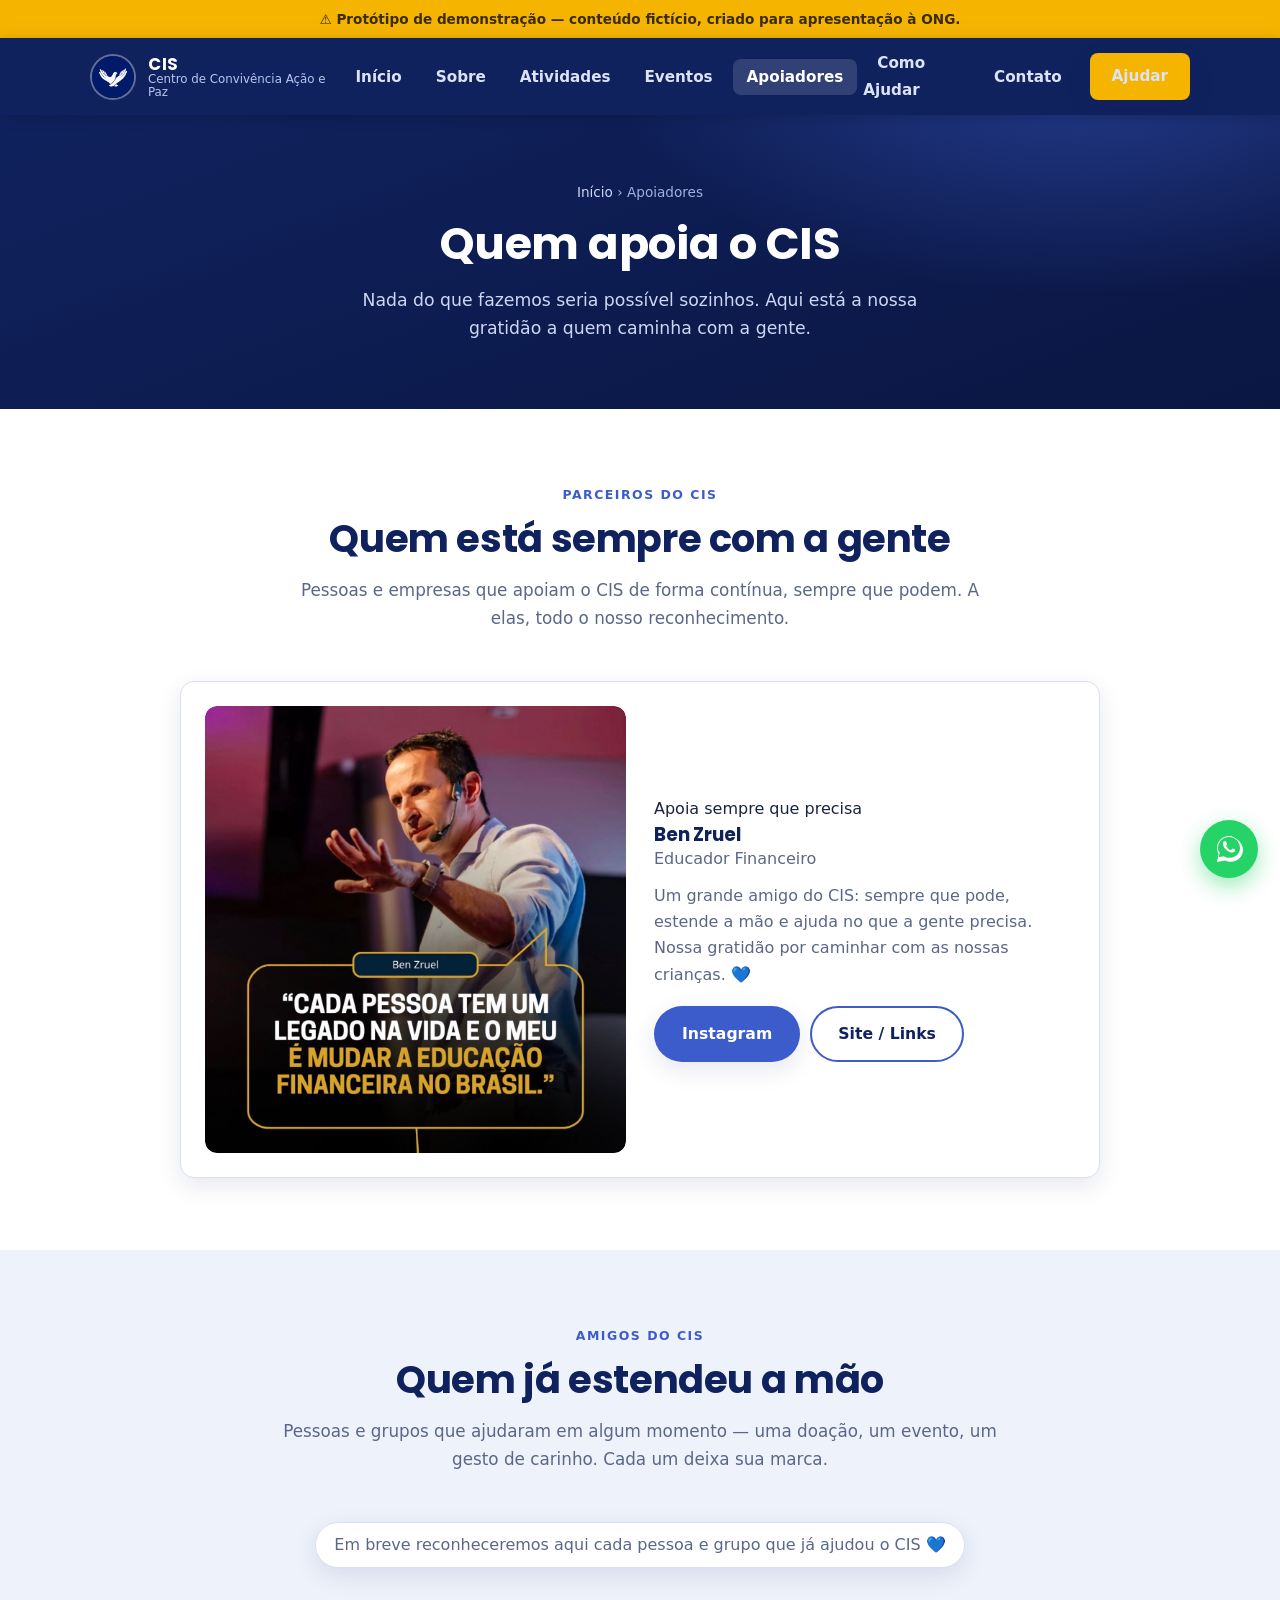
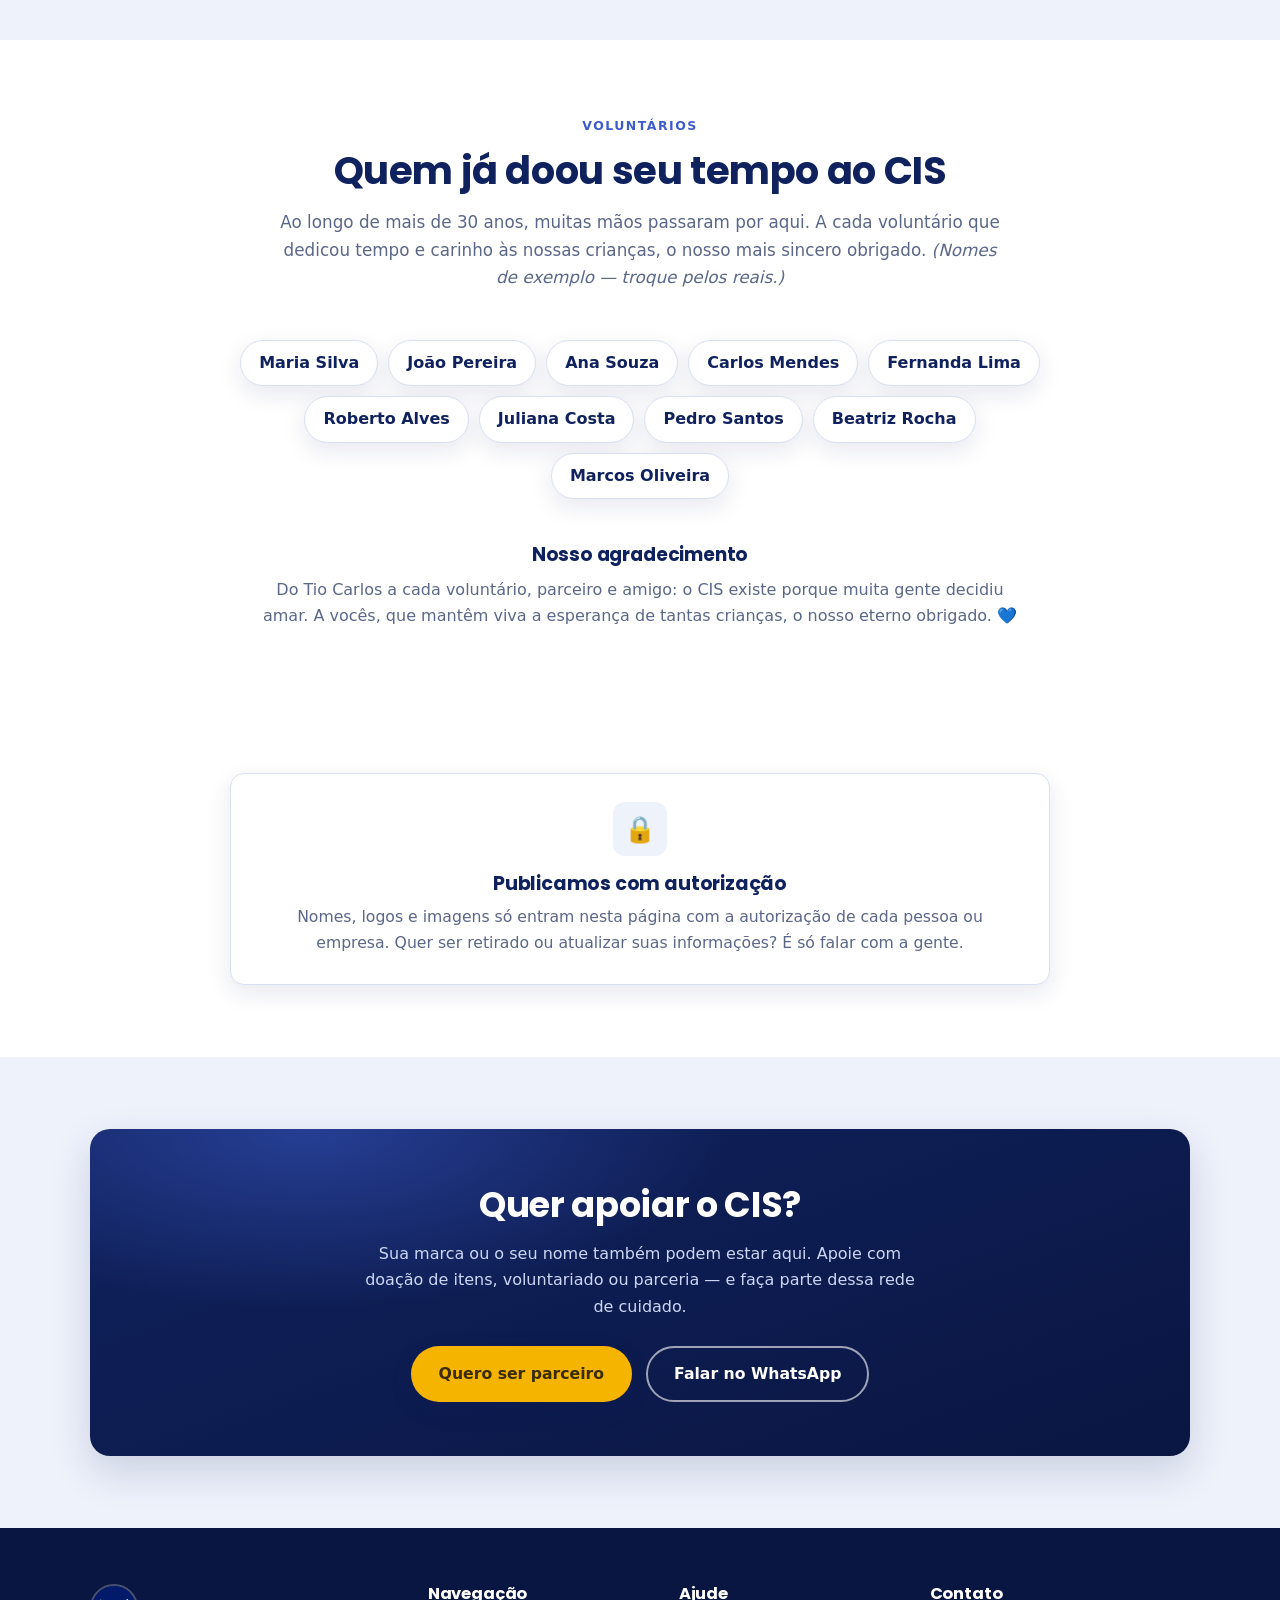
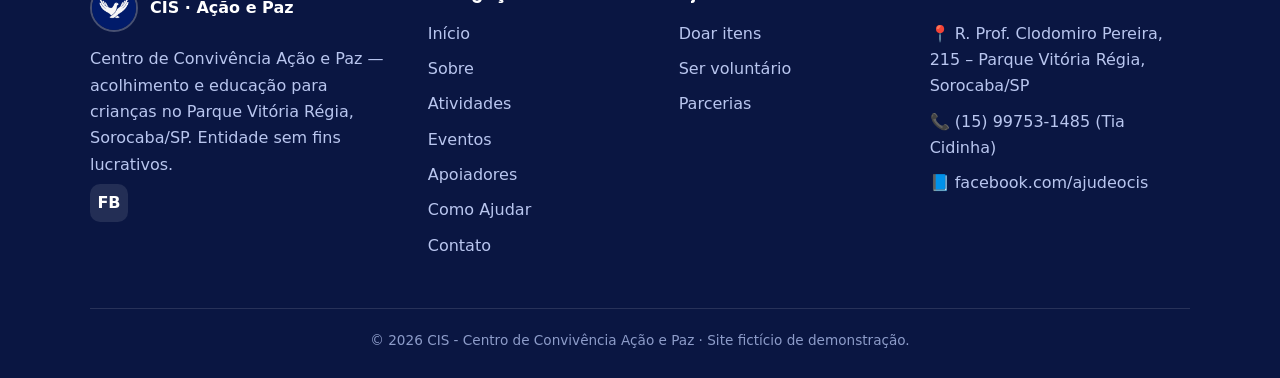
==== apoiadores.html @ 0ff36f20 "alteração de estruturas , index, nomes do site" ====
<!DOCTYPE html>
<html lang="pt-BR">
<head>
  <meta charset="UTF-8" />
  <meta name="viewport" content="width=device-width, initial-scale=1.0" />
  <title>Apoiadores · CIS - Centro de Convivência Ação e Paz</title>
  <meta name="description" content="Parceiros e amigos que ajudam o CIS. Conheça quem apoia o nosso trabalho com crianças. (Site fictício.)" />
  <link rel="icon" type="image/png" href="imagens/logo.png" />
  <meta property="og:type" content="website" />
  <meta property="og:locale" content="pt_BR" />
  <meta property="og:site_name" content="CIS - Centro de Convivência Ação e Paz" />
  <meta property="og:title" content="Apoiadores do CIS" />
  <meta property="og:description" content="Parceiros, amigos e voluntários que ajudam o Centro de Convivência Ação e Paz." />
  <meta property="og:url" content="https://luanrennanb15.github.io/Ong-Centro-de-convivencia-acao-e-paz/apoiadores.html" />
  <meta property="og:image" content="https://luanrennanb15.github.io/Ong-Centro-de-convivencia-acao-e-paz/imagens/logo.png" />
  <meta property="og:image:alt" content="Logo do CIS — pomba formada por duas mãos" />
  <meta name="twitter:card" content="summary_large_image" />
  <meta name="twitter:title" content="Apoiadores do CIS" />
  <meta name="twitter:description" content="Quem caminha junto com o CIS." />
  <meta name="twitter:image" content="https://luanrennanb15.github.io/Ong-Centro-de-convivencia-acao-e-paz/imagens/logo.png" />
  <link rel="stylesheet" href="css/estilo.css" />
</head>
<body>

  <div class="aviso-proto">⚠️ Protótipo de demonstração — conteúdo fictício, criado para apresentação à ONG.</div>

  <header class="site-header">
    <nav class="nav">
      <a href="index.html" class="brand">
        <img src="imagens/logo.png" alt="Logo CIS - pomba formada por duas mãos" />
        <span class="brand-text"><strong>CIS</strong><span>Centro de Convivência Ação e Paz</span></span>
      </a>
      <button class="nav-toggle" aria-label="Abrir menu"><span></span><span></span><span></span></button>
      <ul class="nav-links">
        <li><a href="index.html">Início</a></li>
        <li><a href="sobre.html">Sobre</a></li>
        <li><a href="atividades.html">Atividades</a></li>
        <li><a href="eventos.html">Eventos</a></li>
        <li><a href="apoiadores.html" class="active">Apoiadores</a></li>
        <li><a href="como-ajudar.html">Como Ajudar</a></li>
        <li><a href="contato.html">Contato</a></li>
        <li><a href="como-ajudar.html" class="btn btn-gold">Ajudar</a></li>
      </ul>
    </nav>
  </header>

  <section class="page-hero">
    <div class="container">
      <div class="breadcrumb"><a href="index.html">Início</a> › Apoiadores</div>
      <h1>Quem apoia o CIS</h1>
      <p>Nada do que fazemos seria possível sozinhos. Aqui está a nossa gratidão a quem caminha com a gente.</p>
    </div>
  </section>

  <!-- PARCEIROS DO CIS (fixos) -->
  <section>
    <div class="container">
      <div class="section-head">
        <span class="eyebrow">Parceiros do CIS</span>
        <h2>Quem está sempre com a gente</h2>
        <p>Pessoas e empresas que apoiam o CIS de forma contínua, sempre que podem. A elas, todo o nosso reconhecimento.</p>
      </div>
      <div class="split" style="background:#fff;border:1px solid var(--border);border-radius:var(--radius);box-shadow:var(--shadow);padding:24px;gap:28px;align-items:center;max-width:920px;margin:0 auto;">
        <div style="border-radius:12px;overflow:hidden;">
          <img src="imagens/benzruel.jpg" alt="Ben Zruel - Educador Financeiro" style="width:100%;display:block;border-radius:12px;" />
        </div>
        <div>
          <span class="since">Apoia sempre que precisa</span>
          <h3>Ben Zruel</h3>
          <p style="color:var(--muted);margin-bottom:10px;">Educador Financeiro</p>
          <p>Um grande amigo do CIS: sempre que pode, estende a mão e ajuda no que a gente precisa. Nossa gratidão por caminhar com as nossas crianças. 💙</p>
          <div style="display:flex;gap:10px;flex-wrap:wrap;margin-top:18px;">
            <a href="https://www.instagram.com/benzruel" target="_blank" rel="noopener" class="btn btn-primary">Instagram</a>
            <a href="https://linktr.ee/benzruelbio" target="_blank" rel="noopener" class="btn btn-outline-navy">Site / Links</a>
          </div>
        </div>
      </div>
    </div>
  </section>

  <!-- AMIGOS DO CIS (ocasionais) -->
  <section class="section-tint">
    <div class="container">
      <div class="section-head">
        <span class="eyebrow">Amigos do CIS</span>
        <h2>Quem já estendeu a mão</h2>
        <p>Pessoas e grupos que ajudaram em algum momento — uma doação, um evento, um gesto de carinho. Cada um deixa sua marca.</p>
      </div>
      <div class="friends">
        <div class="friend-chip" style="font-weight:400;color:var(--muted);">Em breve reconheceremos aqui cada pessoa e grupo que já ajudou o CIS 💙</div>
      </div>
    </div>
  </section>

  <!-- VOLUNTÁRIOS E AGRADECIMENTO -->
  <section>
    <div class="container">
      <div class="section-head">
        <span class="eyebrow">Voluntários</span>
        <h2>Quem já doou seu tempo ao CIS</h2>
        <p>Ao longo de mais de 30 anos, muitas mãos passaram por aqui. A cada voluntário que dedicou tempo e carinho às nossas crianças, o nosso mais sincero obrigado. <em>(Nomes de exemplo — troque pelos reais.)</em></p>
      </div>
      <div class="friends">
        <div class="friend-chip">Maria Silva</div>
        <div class="friend-chip">João Pereira</div>
        <div class="friend-chip">Ana Souza</div>
        <div class="friend-chip">Carlos Mendes</div>
        <div class="friend-chip">Fernanda Lima</div>
        <div class="friend-chip">Roberto Alves</div>
        <div class="friend-chip">Juliana Costa</div>
        <div class="friend-chip">Pedro Santos</div>
        <div class="friend-chip">Beatriz Rocha</div>
        <div class="friend-chip">Marcos Oliveira</div>
      </div>
      <div style="max-width:760px;margin:44px auto 0;text-align:center;">
        <h3 style="margin-bottom:10px;">Nosso agradecimento</h3>
        <p style="color:var(--muted);">Do Tio Carlos a cada voluntário, parceiro e amigo: o CIS existe porque muita gente decidiu amar. A vocês, que mantêm viva a esperança de tantas crianças, o nosso eterno obrigado. 💙</p>
      </div>
    </div>
  </section>

  <!-- NOTA DE AUTORIZAÇÃO -->
  <section>
    <div class="container">
      <div class="card" style="max-width:820px;margin:0 auto;text-align:center;">
        <div class="ico" style="margin:0 auto 16px;">🔒</div>
        <h3>Publicamos com autorização</h3>
        <p style="color:var(--muted);">Nomes, logos e imagens só entram nesta página com a autorização de cada pessoa ou empresa. Quer ser retirado ou atualizar suas informações? É só falar com a gente.</p>
      </div>
    </div>
  </section>

  <!-- CTA -->
  <section class="section-tint">
    <div class="container">
      <div class="cta-band">
        <h2>Quer apoiar o CIS?</h2>
        <p>Sua marca ou o seu nome também podem estar aqui. Apoie com doação de itens, voluntariado ou parceria — e faça parte dessa rede de cuidado.</p>
        <div class="hero-cta">
          <a href="https://wa.me/5515997531485?text=Ol%C3%A1!%20Entrei%20no%20site%20do%20CIS%20e%20gostaria%20de%20me%20tornar%20apoiador%2Fparceiro." target="_blank" rel="noopener" class="btn btn-gold">Quero ser parceiro</a>
          <a href="https://wa.me/5515997531485?text=Ol%C3%A1!%20Entrei%20no%20site%20do%20CIS%20e%20gostaria%20de%20conversar." target="_blank" rel="noopener" class="btn btn-outline">Falar no WhatsApp</a>
        </div>
      </div>
    </div>
  </section>

  <footer class="site-footer">
    <div class="container">
      <div class="footer-grid">
        <div>
          <div class="footer-brand"><img src="imagens/logo.png" alt="Logo CIS" /><strong>CIS · Ação e Paz</strong></div>
          <p>Centro de Convivência Ação e Paz — acolhimento e educação para crianças no Parque Vitória Régia, Sorocaba/SP. Entidade sem fins lucrativos.</p>
          <div class="socials"><a href="https://www.facebook.com/ajudeocis/" target="_blank" rel="noopener" title="Facebook do CIS">FB</a></div>
        </div>
        <div><h4>Navegação</h4><ul><li><a href="index.html">Início</a></li><li><a href="sobre.html">Sobre</a></li><li><a href="atividades.html">Atividades</a></li><li><a href="eventos.html">Eventos</a></li><li><a href="apoiadores.html">Apoiadores</a></li><li><a href="como-ajudar.html">Como Ajudar</a></li><li><a href="contato.html">Contato</a></li></ul></div>
        <div><h4>Ajude</h4><ul><li><a href="como-ajudar.html#itens">Doar itens</a></li><li><a href="como-ajudar.html#voluntariado">Ser voluntário</a></li><li><a href="como-ajudar.html#parcerias">Parcerias</a></li></ul></div>
        <div><h4>Contato</h4><ul><li>📍 R. Prof. Clodomiro Pereira, 215 – Parque Vitória Régia, Sorocaba/SP</li><li>📞 <a href="https://wa.me/5515997531485" target="_blank" rel="noopener">(15) 99753-1485</a> (Tia Cidinha)</li><li>📘 <a href="https://www.facebook.com/ajudeocis/" target="_blank" rel="noopener">facebook.com/ajudeocis</a></li></ul></div>
      </div>
      <div class="footer-bottom">© <span id="ano">2026</span> CIS - Centro de Convivência Ação e Paz · Site fictício de demonstração.</div>
    </div>
  </footer>

  <a class="whatsapp-float" href="https://wa.me/5515997531485?text=Ol%C3%A1!%20Vim%20pelo%20site%20do%20CIS%20e%20gostaria%20de%20ajudar." target="_blank" rel="noopener" title="Fale com o CIS no WhatsApp (Tia Cidinha)">
    <svg viewBox="0 0 32 32"><path d="M16 3C9.4 3 4 8.4 4 15c0 2.1.6 4.1 1.6 5.9L4 29l8.3-1.6c1.7.9 3.6 1.4 5.7 1.4 6.6 0 12-5.4 12-12S22.6 3 16 3zm0 21.8c-1.8 0-3.5-.5-5-1.3l-.4-.2-4.9 1 1-4.8-.3-.4C5.5 18.4 5 16.7 5 15 5 8.9 9.9 4 16 4s11 4.9 11 11-4.9 9.8-11 9.8zm6-8.2c-.3-.2-1.9-1-2.2-1.1-.3-.1-.5-.2-.7.2-.2.3-.8 1-.9 1.2-.2.2-.3.2-.6.1-.3-.2-1.4-.5-2.6-1.6-1-.9-1.6-1.9-1.8-2.3-.2-.3 0-.5.1-.6.1-.1.3-.3.4-.5.1-.2.2-.3.3-.5.1-.2 0-.4 0-.5-.1-.2-.7-1.7-1-2.3-.2-.6-.5-.5-.7-.5h-.6c-.2 0-.5.1-.8.4-.3.3-1 1-1 2.5s1.1 2.9 1.2 3.1c.2.2 2.1 3.3 5.1 4.6.7.3 1.3.5 1.7.6.7.2 1.4.2 1.9.1.6-.1 1.9-.8 2.1-1.5.3-.7.3-1.4.2-1.5-.1-.2-.3-.2-.6-.4z"/></svg>
  </a>

  <script src="js/script.js"></script>
</body>
</html>
---- css/estilo.css ----
@import url('https://fonts.googleapis.com/css2?family=Poppins:wght@500;600;700;800&display=swap');

/* =========================================================
   CIS - Centro de Convivência Ação e Paz
   Folha de estilo compartilhada (protótipo fictício)
   Paleta: azul-marinho + branco
   ========================================================= */

:root {
  --navy:        #10225e;   /* azul-marinho principal (fundo da logo) */
  --navy-dark:   #0a1642;   /* azul mais escuro (rodapé, hover) */
  --navy-soft:   #1c3488;   /* azul médio */
  --accent:      #3d5ccc;   /* azul de destaque (botões/links) */
  --accent-2:    #f4b400;   /* dourado suave para chamadas de doação */
  --tint:        #eef2fb;   /* fundo claro azulado */
  --tint-2:      #dde5f7;
  --text:        #1a2340;   /* texto principal */
  --muted:       #5b6788;   /* texto secundário */
  --white:       #ffffff;
  --border:      #d8e0f2;
  --shadow:      0 8px 24px rgba(16, 34, 94, .10);
  --shadow-lg:   0 16px 40px rgba(16, 34, 94, .16);
  --radius:      14px;
  --maxw:        1140px;
  --whatsapp:    #25d366;
  --font-head:   "Poppins", "Segoe UI", system-ui, sans-serif;
}

/* ---------- Reset básico ---------- */
* { margin: 0; padding: 0; box-sizing: border-box; }

html { scroll-behavior: smooth; }

body {
  font-family: "Segoe UI", system-ui, -apple-system, Roboto, Arial, sans-serif;
  color: var(--text);
  background: var(--white);
  line-height: 1.65;
  -webkit-font-smoothing: antialiased;
  overflow-x: clip;            /* impede rolagem/corte horizontal sem quebrar o cabeçalho fixo */
  overflow-wrap: break-word;   /* quebra palavras muito longas (e-mails, links) no lugar de estourar */
}

img { max-width: 100%; display: block; }

a { color: var(--accent); text-decoration: none; }
a:hover { text-decoration: underline; }

h1, h2, h3, h4 { line-height: 1.25; color: var(--navy); font-weight: 700; font-family: var(--font-head); letter-spacing: -.01em; }

.container {
  width: 100%;
  max-width: var(--maxw);
  margin: 0 auto;
  padding: 0 20px;
}

section { padding: 72px 0; }

.section-tint { background: var(--tint); }

.section-head { text-align: center; max-width: 720px; margin: 0 auto 48px; }
.section-head .eyebrow {
  display: inline-block;
  color: var(--accent);
  font-weight: 700;
  letter-spacing: .12em;
  text-transform: uppercase;
  font-size: .78rem;
  margin-bottom: 10px;
}
.section-head h2 { font-size: clamp(1.7rem, 3.4vw, 2.4rem); }
.section-head p { color: var(--muted); margin-top: 14px; font-size: 1.05rem; }

/* ---------- Aviso de protótipo ---------- */
.aviso-proto {
  background: var(--accent-2);
  color: #3a2c00;
  text-align: center;
  font-size: .85rem;
  font-weight: 600;
  padding: 8px 16px;
}

/* ---------- Botões ---------- */
.btn {
  display: inline-block;
  padding: 13px 26px;
  border-radius: 999px;
  font-weight: 700;
  font-size: .98rem;
  cursor: pointer;
  border: 2px solid transparent;
  transition: transform .15s ease, box-shadow .15s ease, background .2s ease;
  text-align: center;
}
.btn:hover { text-decoration: none; transform: translateY(-2px); }
.btn-primary { background: var(--accent); color: #fff; box-shadow: var(--shadow); }
.btn-primary:hover { background: var(--navy-soft); }
.btn-gold { background: var(--accent-2); color: #3a2c00; box-shadow: var(--shadow); }
.btn-gold:hover { background: #e0a600; }
.btn-outline { background: transparent; color: #fff; border-color: rgba(255,255,255,.6); }
.btn-outline:hover { background: rgba(255,255,255,.12); }
.btn-outline-navy { background: transparent; color: var(--navy); border-color: var(--accent); }
.btn-outline-navy:hover { background: var(--accent); color: #fff; }

/* ---------- Cabeçalho / Navegação ---------- */
.site-header {
  position: sticky;
  top: 0;
  z-index: 100;
  background: var(--navy);
  box-shadow: 0 2px 12px rgba(0,0,0,.18);
}
.nav {
  display: flex;
  align-items: center;
  justify-content: space-between;
  padding: 12px 20px;
  max-width: var(--maxw);
  margin: 0 auto;
}
.brand { display: flex; align-items: center; gap: 12px; }
.brand img {
  width: 46px; height: 46px;
  border-radius: 50%;
  border: 2px solid rgba(255,255,255,.35);
  background: var(--navy);
}
.brand .brand-text { display: flex; flex-direction: column; line-height: 1.1; }
.brand .brand-text strong { color: #fff; font-size: 1.05rem; letter-spacing: .5px; font-family: var(--font-head); }
.brand .brand-text span { color: #b9c6ef; font-size: .74rem; }

.nav-links { display: flex; align-items: center; gap: 6px; list-style: none; }
.nav-links a {
  color: #dce3f7;
  padding: 9px 14px;
  border-radius: 8px;
  font-weight: 600;
  font-size: .95rem;
  transition: background .2s, color .2s;
}
.nav-links a:hover { background: rgba(255,255,255,.10); color: #fff; text-decoration: none; }
.nav-links a.active { color: #fff; background: rgba(255,255,255,.14); }
.nav-links .btn { padding: 9px 20px; margin-left: 8px; }

.nav-toggle {
  display: none;
  flex-direction: column;
  gap: 5px;
  background: none;
  border: 0;
  cursor: pointer;
  padding: 6px;
}
.nav-toggle span {
  width: 26px; height: 3px;
  background: #fff;
  border-radius: 2px;
  transition: .3s;
}

/* ---------- Hero ---------- */
.hero {
  background:
    radial-gradient(1000px 500px at 80% -10%, rgba(61,92,204,.55), transparent 60%),
    linear-gradient(160deg, var(--navy) 0%, var(--navy-dark) 100%);
  color: #fff;
  padding: 84px 0;
  overflow: hidden;
}
.hero-grid {
  display: grid;
  grid-template-columns: 1.15fr .85fr;
  gap: 48px;
  align-items: center;
}
.hero h1 {
  color: #fff;
  font-size: clamp(2rem, 4.6vw, 3.2rem);
  margin-bottom: 18px;
}
.hero h1 .hl { color: var(--accent-2); }
.hero p { color: #cdd7f4; font-size: 1.12rem; max-width: 540px; margin-bottom: 30px; }
.hero-cta { display: flex; flex-wrap: wrap; gap: 14px; }
.hero-art { display: flex; justify-content: center; }
.hero-art .logo-badge {
  width: 300px; height: 300px;
  border-radius: 50%;
  background: var(--navy);
  border: 6px solid rgba(255,255,255,.14);
  box-shadow: var(--shadow-lg);
  display: grid;
  place-items: center;
  padding: 26px;
}
.hero-art .logo-badge img { width: 100%; border-radius: 50%; }

/* faixa de mini-estatísticas do hero */
.hero-stats {
  display: flex;
  flex-wrap: wrap;
  gap: 34px;
  margin-top: 38px;
  padding-top: 26px;
  border-top: 1px solid rgba(255,255,255,.14);
}
.hero-stats div strong { display: block; font-size: 1.9rem; color: #fff; }
.hero-stats div span { color: #aebbe6; font-size: .9rem; }

/* ---------- Cards genéricos ---------- */
.grid { display: grid; gap: 24px; }
.grid-2 { grid-template-columns: repeat(2, 1fr); }
.grid-3 { grid-template-columns: repeat(3, 1fr); }
.grid-4 { grid-template-columns: repeat(4, 1fr); }

.card {
  background: #fff;
  border: 1px solid var(--border);
  border-radius: var(--radius);
  padding: 28px;
  box-shadow: var(--shadow);
  transition: transform .18s ease, box-shadow .18s ease;
}
.card:hover { transform: translateY(-4px); box-shadow: var(--shadow-lg); }
.card .ico {
  width: 54px; height: 54px;
  border-radius: 12px;
  background: var(--tint);
  color: var(--accent);
  display: grid; place-items: center;
  font-size: 1.6rem;
  margin-bottom: 16px;
}
.card h3 { font-size: 1.2rem; margin-bottom: 8px; }
.card p { color: var(--muted); font-size: .98rem; }

/* ---------- Bloco imagem + texto ---------- */
.split {
  display: grid;
  grid-template-columns: 1fr 1fr;
  gap: 48px;
  align-items: center;
}
.split .media {
  background: linear-gradient(160deg, var(--navy-soft), var(--navy));
  border-radius: var(--radius);
  min-height: 320px;
  display: grid;
  place-items: center;
  color: #fff;
  box-shadow: var(--shadow);
  position: relative;
  overflow: hidden;
}
.split .media img { border-radius: var(--radius); }
.split .media .ph {
  color: #cdd7f4;
  text-align: center;
  padding: 20px;
  font-size: .95rem;
}
.split h2 { font-size: clamp(1.6rem, 3vw, 2.2rem); margin-bottom: 16px; }
.split p { color: var(--muted); margin-bottom: 14px; }

.lead { font-size: 1.1rem; color: var(--muted); }

/* lista com marcador de check */
.check-list { list-style: none; margin: 18px 0; }
.check-list li {
  position: relative;
  padding-left: 30px;
  margin-bottom: 12px;
  color: var(--text);
}
.check-list li::before {
  content: "✓";
  position: absolute; left: 0; top: 0;
  width: 20px; height: 20px;
  background: var(--accent);
  color: #fff;
  border-radius: 50%;
  font-size: .75rem;
  display: grid; place-items: center;
  margin-top: 4px;
}

/* ---------- Números de impacto ---------- */
.stats {
  display: grid;
  grid-template-columns: repeat(4, 1fr);
  gap: 24px;
  text-align: center;
}
.stat {
  background: #fff;
  border-radius: var(--radius);
  padding: 30px 18px;
  border: 1px solid var(--border);
  box-shadow: var(--shadow);
}
.stat .num { font-size: 2.6rem; font-weight: 800; color: var(--accent); line-height: 1; }
.stat .lbl { color: var(--muted); margin-top: 8px; font-weight: 600; }

/* ---------- Galeria ---------- */
.gallery { display: grid; grid-template-columns: repeat(3, 1fr); gap: 16px; }
.gallery .g-item {
  aspect-ratio: 4 / 3;
  border-radius: var(--radius);
  background: linear-gradient(160deg, var(--navy-soft), var(--navy));
  display: grid; place-items: center;
  color: #b9c6ef;
  font-size: .9rem;
  text-align: center;
  padding: 12px;
  box-shadow: var(--shadow);
}

/* ---------- Depoimentos ---------- */
.quote {
  background: #fff;
  border: 1px solid var(--border);
  border-left: 5px solid var(--accent);
  border-radius: var(--radius);
  padding: 26px;
  box-shadow: var(--shadow);
}
.quote p { font-style: italic; color: var(--text); margin-bottom: 16px; }
.quote .who { display: flex; align-items: center; gap: 12px; }
.quote .who .av {
  width: 46px; height: 46px; border-radius: 50%;
  background: var(--tint-2); color: var(--navy);
  display: grid; place-items: center; font-weight: 700;
}
.quote .who strong { display: block; color: var(--navy); font-size: .98rem; }
.quote .who span { color: var(--muted); font-size: .85rem; }

/* ---------- Transparência (barras) ---------- */
.bars { max-width: 640px; margin: 0 auto; }
.bar-row { margin-bottom: 20px; }
.bar-row .bar-top { display: flex; justify-content: space-between; margin-bottom: 6px; font-weight: 600; }
.bar-track { background: var(--tint-2); border-radius: 999px; height: 14px; overflow: hidden; }
.bar-fill {
  height: 100%;
  background: linear-gradient(90deg, var(--accent), var(--navy-soft));
  border-radius: 999px;
  width: 0;
  transition: width 1.2s ease;
}

/* ---------- FAQ (acordeão) ---------- */
.faq { max-width: 800px; margin: 0 auto; }
.faq-item {
  background: #fff;
  border: 1px solid var(--border);
  border-radius: 12px;
  margin-bottom: 12px;
  overflow: hidden;
}
.faq-q {
  width: 100%;
  text-align: left;
  background: none;
  border: 0;
  padding: 18px 22px;
  font-size: 1.02rem;
  font-weight: 600;
  color: var(--navy);
  cursor: pointer;
  display: flex;
  justify-content: space-between;
  align-items: center;
  gap: 16px;
}
.faq-q .plus { font-size: 1.4rem; color: var(--accent); transition: transform .25s; flex-shrink: 0; }
.faq-item.open .faq-q .plus { transform: rotate(45deg); }
.faq-a { max-height: 0; overflow: hidden; transition: max-height .3s ease; }
.faq-a p { padding: 0 22px 20px; color: var(--muted); }

/* ---------- CTA em destaque ---------- */
.cta-band {
  background:
    radial-gradient(700px 300px at 20% 0%, rgba(61,92,204,.5), transparent 60%),
    linear-gradient(160deg, var(--navy) 0%, var(--navy-dark) 100%);
  color: #fff;
  text-align: center;
  border-radius: 20px;
  padding: 54px 30px;
  box-shadow: var(--shadow-lg);
}
.cta-band h2 { color: #fff; font-size: clamp(1.6rem, 3vw, 2.2rem); margin-bottom: 14px; }
.cta-band p { color: #cdd7f4; max-width: 560px; margin: 0 auto 26px; }
.cta-band .hero-cta { justify-content: center; }

/* ---------- Formulários ---------- */
.form-card {
  background: #fff;
  border: 1px solid var(--border);
  border-radius: var(--radius);
  padding: 32px;
  box-shadow: var(--shadow);
}
.form-row { display: grid; grid-template-columns: 1fr 1fr; gap: 18px; }
.field { margin-bottom: 18px; }
.field label { display: block; font-weight: 600; margin-bottom: 6px; font-size: .95rem; }
.field input,
.field select,
.field textarea {
  width: 100%;
  padding: 12px 14px;
  border: 1px solid var(--border);
  border-radius: 10px;
  font-size: 1rem;
  font-family: inherit;
  background: #fbfcff;
  transition: border .2s, box-shadow .2s;
}
.field input:focus,
.field select:focus,
.field textarea:focus {
  outline: none;
  border-color: var(--accent);
  box-shadow: 0 0 0 3px rgba(61,92,204,.15);
}
.field textarea { resize: vertical; min-height: 120px; }
.form-msg {
  display: none;
  margin-top: 16px;
  padding: 14px 16px;
  border-radius: 10px;
  background: #e6f7ec;
  color: #1c7a3d;
  font-weight: 600;
  border: 1px solid #b7e6c7;
}
.form-msg.show { display: block; }

/* ---------- Caixa de contato / Pix ---------- */
.info-list { list-style: none; }
.info-list li { display: flex; gap: 14px; margin-bottom: 20px; align-items: flex-start; }
.info-list .ico {
  width: 46px; height: 46px; flex-shrink: 0;
  border-radius: 12px; background: var(--tint); color: var(--accent);
  display: grid; place-items: center; font-size: 1.3rem;
}
.info-list strong { display: block; color: var(--navy); }
.info-list span { color: var(--muted); }

.pix-box {
  background: var(--tint);
  border: 1px dashed var(--accent);
  border-radius: var(--radius);
  padding: 22px;
  margin-top: 10px;
}
.pix-box strong { color: var(--navy); }
.pix-key {
  font-family: "Courier New", monospace;
  background: #fff;
  border: 1px solid var(--border);
  border-radius: 8px;
  padding: 10px 14px;
  display: inline-block;
  margin-top: 8px;
  font-weight: 700;
  color: var(--navy);
}

/* ---------- Botão flutuante WhatsApp ---------- */
.whatsapp-float {
  position: fixed;
  right: 22px;
  bottom: 22px;
  width: 58px;
  height: 58px;
  border-radius: 50%;
  background: var(--whatsapp);
  color: #fff;
  display: grid;
  place-items: center;
  box-shadow: 0 8px 22px rgba(37,211,102,.45);
  z-index: 200;
  transition: transform .2s;
}
.whatsapp-float:hover { transform: scale(1.08); text-decoration: none; }
.whatsapp-float svg { width: 32px; height: 32px; fill: #fff; }

/* ---------- Rodapé ---------- */
.site-footer {
  background: var(--navy-dark);
  color: #b9c6ef;
  padding: 56px 0 26px;
}
.footer-grid {
  display: grid;
  grid-template-columns: 1.4fr 1fr 1fr 1.2fr;
  gap: 34px;
}
.footer-grid h4 { color: #fff; margin-bottom: 16px; font-size: 1.02rem; }
.footer-brand { display: flex; align-items: center; gap: 12px; margin-bottom: 14px; }
.footer-brand img { width: 48px; height: 48px; border-radius: 50%; border: 2px solid rgba(255,255,255,.25); }
.footer-brand strong { color: #fff; }
.footer-grid ul { list-style: none; }
.footer-grid ul li { margin-bottom: 9px; }
.footer-grid a { color: #b9c6ef; }
.footer-grid a:hover { color: #fff; }
.socials { display: flex; gap: 10px; margin-top: 6px; }
.socials a {
  width: 38px; height: 38px; border-radius: 10px;
  background: rgba(255,255,255,.10);
  display: grid; place-items: center; color: #fff;
  font-weight: 700;
}
.socials a:hover { background: var(--accent); text-decoration: none; }
.footer-bottom {
  border-top: 1px solid rgba(255,255,255,.12);
  margin-top: 40px;
  padding-top: 20px;
  text-align: center;
  font-size: .85rem;
  color: #8d9cc9;
}

/* ---------- Cabeçalho de página interna ---------- */
.page-hero {
  background:
    radial-gradient(800px 400px at 85% -20%, rgba(61,92,204,.5), transparent 60%),
    linear-gradient(160deg, var(--navy) 0%, var(--navy-dark) 100%);
  color: #fff;
  padding: 66px 0;
  text-align: center;
}
.page-hero h1 { color: #fff; font-size: clamp(2rem, 4vw, 2.8rem); }
.page-hero p { color: #cdd7f4; max-width: 620px; margin: 14px auto 0; font-size: 1.08rem; }
.breadcrumb { color: #9fb0e0; font-size: .85rem; margin-bottom: 12px; }
.breadcrumb a { color: #cdd7f4; }

/* ---------- Utilitários ---------- */
.text-center { text-align: center; }
.mt-32 { margin-top: 32px; }
.mt-40 { margin-top: 40px; }

/* ---------- Eventos ---------- */
.ev-month {
  display: inline-block;
  background: var(--tint);
  color: var(--accent);
  font-weight: 700;
  font-size: .74rem;
  letter-spacing: .06em;
  text-transform: uppercase;
  padding: 4px 12px;
  border-radius: 999px;
  margin-bottom: 12px;
}
.ev-list { display: grid; gap: 18px; max-width: 820px; margin: 0 auto; }
.event-card {
  display: flex;
  gap: 18px;
  align-items: flex-start;
  background: #fff;
  border: 1px solid var(--border);
  border-radius: var(--radius);
  padding: 20px 22px;
  box-shadow: var(--shadow);
  transition: transform .18s ease, box-shadow .18s ease;
}
.event-card:hover { transform: translateY(-3px); box-shadow: var(--shadow-lg); }
.event-date {
  flex-shrink: 0;
  width: 72px;
  text-align: center;
  background: var(--navy);
  color: #fff;
  border-radius: 12px;
  padding: 12px 6px;
}
.event-date .d { font-size: 1.7rem; font-weight: 800; line-height: 1; display: block; }
.event-date .m { font-size: .72rem; text-transform: uppercase; letter-spacing: .08em; color: #b9c6ef; }
.event-body h3 { margin-bottom: 6px; }
.event-body p { color: var(--muted); margin-bottom: 10px; }
.event-tag {
  display: inline-block;
  font-size: .75rem;
  font-weight: 700;
  padding: 3px 12px;
  border-radius: 999px;
}
.event-tag.org  { background: var(--tint);  color: var(--accent); }
.event-tag.soon { background: #e6f7ec; color: #1c7a3d; }
.event-tag.past { background: #eef0f4; color: #5b6788; }

/* ---------- Apoiadores ---------- */
.partners-strip {
  display: flex;
  flex-wrap: wrap;
  justify-content: center;
  align-items: center;
  gap: 20px;
}
.partner-logo {
  width: 140px;
  height: 84px;
  background: #fff;
  border: 1px solid var(--border);
  border-radius: 12px;
  display: grid;
  place-items: center;
  color: var(--muted);
  font-weight: 700;
  box-shadow: var(--shadow);
  padding: 10px;
  text-align: center;
  font-size: .85rem;
}
.partner-card { text-align: center; }
.partner-card .logo-box {
  width: 100%;
  height: 120px;
  background: var(--tint);
  border-radius: 12px;
  display: grid;
  place-items: center;
  color: var(--accent);
  font-weight: 700;
  margin-bottom: 16px;
  font-size: .95rem;
}
.partner-card .logo-box img { max-height: 96px; width: auto; border-radius: 8px; }
.partner-card .since {
  display: inline-block;
  background: var(--tint);
  color: var(--accent);
  font-weight: 700;
  font-size: .74rem;
  letter-spacing: .05em;
  text-transform: uppercase;
  padding: 3px 12px;
  border-radius: 999px;
  margin-bottom: 10px;
}
.friends {
  display: flex;
  flex-wrap: wrap;
  gap: 10px;
  justify-content: center;
  max-width: 820px;
  margin: 0 auto;
}
.friend-chip {
  background: #fff;
  border: 1px solid var(--border);
  border-radius: 999px;
  padding: 9px 18px;
  font-weight: 600;
  color: var(--navy);
  box-shadow: var(--shadow);
}
.friend-chip span { color: var(--muted); font-weight: 400; font-size: .88rem; }

/* ---------- Carrossel de eventos (destaque central) ---------- */
.carousel { position: relative; max-width: 780px; margin: 0 auto; }
.carousel-track {
  display: flex;
  gap: 14px;
  overflow-x: auto;
  scroll-snap-type: x mandatory;
  scroll-behavior: smooth;
  -webkit-overflow-scrolling: touch;
  scrollbar-width: none;
  padding: 12px 16%;
}
.carousel-track::-webkit-scrollbar { display: none; }
.carousel-slide {
  flex: 0 0 68%;
  scroll-snap-align: center;
  height: 300px;
  border-radius: var(--radius);
  overflow: hidden;
  background: linear-gradient(160deg, var(--navy-soft), var(--navy));
  box-shadow: var(--shadow);
  opacity: .45;
  transform: scale(.9);
  transition: opacity .35s ease, transform .35s ease;
}
.carousel-slide.is-active { opacity: 1; transform: scale(1); box-shadow: var(--shadow-lg); }
.carousel-slide img { width: 100%; height: 100%; object-fit: contain; display: block; }
.carousel-btn {
  position: absolute;
  top: 50%;
  transform: translateY(-50%);
  width: 44px; height: 44px;
  border-radius: 50%;
  background: rgba(16, 34, 94, .85);
  border: 0;
  cursor: pointer;
  display: grid; place-items: center;
  box-shadow: var(--shadow-lg);
  z-index: 3;
  transition: background .2s, transform .15s;
}
.carousel-btn svg { width: 20px; height: 20px; }
.carousel-btn:hover { background: var(--navy); }
.carousel-btn:active { transform: translateY(-50%) scale(.94); }
.carousel-btn.prev { left: 6px; }
.carousel-btn.next { right: 6px; }
.carousel-hint { text-align: center; color: var(--muted); font-size: .85rem; margin-top: 16px; }
@media (max-width: 640px) {
  .carousel-slide { flex: 0 0 80%; height: 230px; }
  .carousel-track { padding: 10px 10%; }
  .carousel-btn { width: 38px; height: 38px; }
  .carousel-btn svg { width: 16px; height: 16px; }
}

/* ---------- Animação de entrada (fade-in ao rolar) ---------- */
.reveal { opacity: 0; transform: translateY(18px); transition: opacity .6s ease, transform .6s ease; }
.reveal.is-visible { opacity: 1; transform: none; }
@media (prefers-reduced-motion: reduce) {
  .reveal { opacity: 1; transform: none; transition: none; }
}

/* ---------- Lightbox (ampliar fotos) ---------- */
.lb-clickable { cursor: zoom-in; }
.lightbox {
  position: fixed;
  inset: 0;
  background: rgba(8, 14, 40, .93);
  display: flex;
  align-items: center;
  justify-content: center;
  padding: 24px;
  z-index: 999;
  opacity: 0;
  visibility: hidden;
  transition: opacity .25s ease, visibility .25s ease;
}
.lightbox.open { opacity: 1; visibility: visible; }
.lightbox img {
  max-width: 92vw;
  max-height: 86vh;
  border-radius: 10px;
  box-shadow: 0 20px 60px rgba(0, 0, 0, .5);
}
.lightbox-close {
  position: absolute;
  top: 18px; right: 22px;
  width: 46px; height: 46px;
  border-radius: 50%;
  background: rgba(255, 255, 255, .14);
  color: #fff; border: 0;
  font-size: 1.7rem; line-height: 1;
  cursor: pointer;
  display: grid; place-items: center;
}
.lightbox-close:hover { background: rgba(255, 255, 255, .26); }
.lightbox-nav {
  position: absolute;
  top: 50%; transform: translateY(-50%);
  width: 52px; height: 52px;
  border-radius: 50%;
  background: rgba(255, 255, 255, .14);
  color: #fff; border: 0;
  cursor: pointer;
  display: grid; place-items: center;
}
.lightbox-nav svg { width: 24px; height: 24px; }
.lightbox-nav:hover { background: rgba(255, 255, 255, .26); }
.lightbox-nav.prev { left: 18px; }
.lightbox-nav.next { right: 18px; }
@media (max-width: 640px) {
  .lightbox-nav { width: 42px; height: 42px; }
  .lightbox-close { top: 12px; right: 14px; }
}

/* ---------- Botão voltar ao topo ---------- */
.to-top {
  position: fixed;
  left: 22px;
  bottom: 22px;
  width: 46px; height: 46px;
  border-radius: 50%;
  background: var(--navy);
  color: #fff;
  border: 0;
  cursor: pointer;
  display: grid; place-items: center;
  box-shadow: var(--shadow-lg);
  opacity: 0;
  visibility: hidden;
  transform: translateY(10px);
  transition: opacity .3s ease, visibility .3s ease, transform .3s ease, background .2s;
  z-index: 150;
}
.to-top.show { opacity: 1; visibility: visible; transform: none; }
.to-top:hover { background: var(--navy-soft); }
.to-top svg { width: 22px; height: 22px; }
@media (max-width: 640px) {
  .to-top { left: 16px; bottom: 16px; width: 42px; height: 42px; }
}

/* =========================================================
   RESPONSIVO  —  celular · tablet · desktop
   ========================================================= */

/* ---- Tablets e telas médias: empilha o conteúdo ---- */
@media (max-width: 1000px) {
  .hero-grid { grid-template-columns: 1fr; text-align: center; }
  .hero p { margin-left: auto; margin-right: auto; }
  .hero-cta { justify-content: center; }
  .hero-stats { justify-content: center; }
  .hero-art { order: -1; }
  .hero-art .logo-badge { width: 230px; height: 230px; }
  .split { grid-template-columns: 1fr; }
  .split .media { min-height: 240px; }
  .grid-4 { grid-template-columns: repeat(2, 1fr); }
  .stats { grid-template-columns: repeat(2, 1fr); }
  .footer-grid { grid-template-columns: 1fr 1fr; }
}

/* ---- MENU MOBILE (celular + tablet) ----
   Até 1024px o menu horizontal não cabe (são vários itens), então ele
   vira um painel que abre pelo botão hambúrguer e ocupa a largura toda. */
@media (max-width: 1024px) {
  .nav-toggle { display: flex; }
  .nav-links {
    position: absolute;
    top: 100%;
    left: 0;
    right: 0;
    width: 100%;
    background: var(--navy);
    flex-direction: column;
    align-items: stretch;
    gap: 0;
    padding: 6px 18px 18px;
    box-shadow: 0 16px 26px rgba(0,0,0,.32);
    max-height: 0;
    overflow-y: auto;
    -webkit-overflow-scrolling: touch;
    transition: max-height .35s ease;
  }
  .nav-links.open { max-height: calc(100vh - 70px); }
  .nav-links li { width: 100%; }
  .nav-links a {
    display: block;
    padding: 15px 12px;
    border-bottom: 1px solid rgba(255,255,255,.08);
    font-size: 1.05rem;
  }
  .nav-links a.active { background: rgba(255,255,255,.10); }
  .nav-links .btn {
    margin: 14px 0 4px;
    padding: 15px 20px;
    text-align: center;
    font-size: 1.05rem;
  }
  .nav-toggle.active span:nth-child(1) { transform: translateY(8px) rotate(45deg); }
  .nav-toggle.active span:nth-child(2) { opacity: 0; }
  .nav-toggle.active span:nth-child(3) { transform: translateY(-8px) rotate(-45deg); }
}

/* ---- Celulares grandes ---- */
@media (max-width: 640px) {
  section { padding: 50px 0; }
  .container { padding: 0 16px; }
  .grid-2, .grid-3, .grid-4 { grid-template-columns: 1fr; }
  .gallery { grid-template-columns: repeat(2, 1fr); }
  .stats { grid-template-columns: repeat(2, 1fr); }
  .form-row { grid-template-columns: 1fr; }
  .footer-grid { grid-template-columns: 1fr; }
  .hero { padding: 56px 0; }
  .page-hero { padding: 46px 0; }
  .cta-band { padding: 40px 22px; }
  .form-card { padding: 22px; }
  .section-head { margin-bottom: 34px; }
  .hero-stats { gap: 20px 26px; }
  .whatsapp-float { width: 52px; height: 52px; right: 16px; bottom: 16px; }
  .whatsapp-float svg { width: 28px; height: 28px; }
}

/* ---- Celulares pequenos ---- */
@media (max-width: 480px) {
  .brand .brand-text span { display: none; }
  .brand img { width: 40px; height: 40px; }
  .hero-art .logo-badge { width: 190px; height: 190px; padding: 20px; }
  .hero-cta { flex-direction: column; }
  .hero-cta .btn { width: 100%; }
  .stats { grid-template-columns: 1fr; }
  .gallery { grid-template-columns: 1fr; }
  .aviso-proto { font-size: .76rem; padding: 8px 12px; }
  .stat .num { font-size: 2.2rem; }
  .pix-key { font-size: .85rem; word-break: break-all; }
}
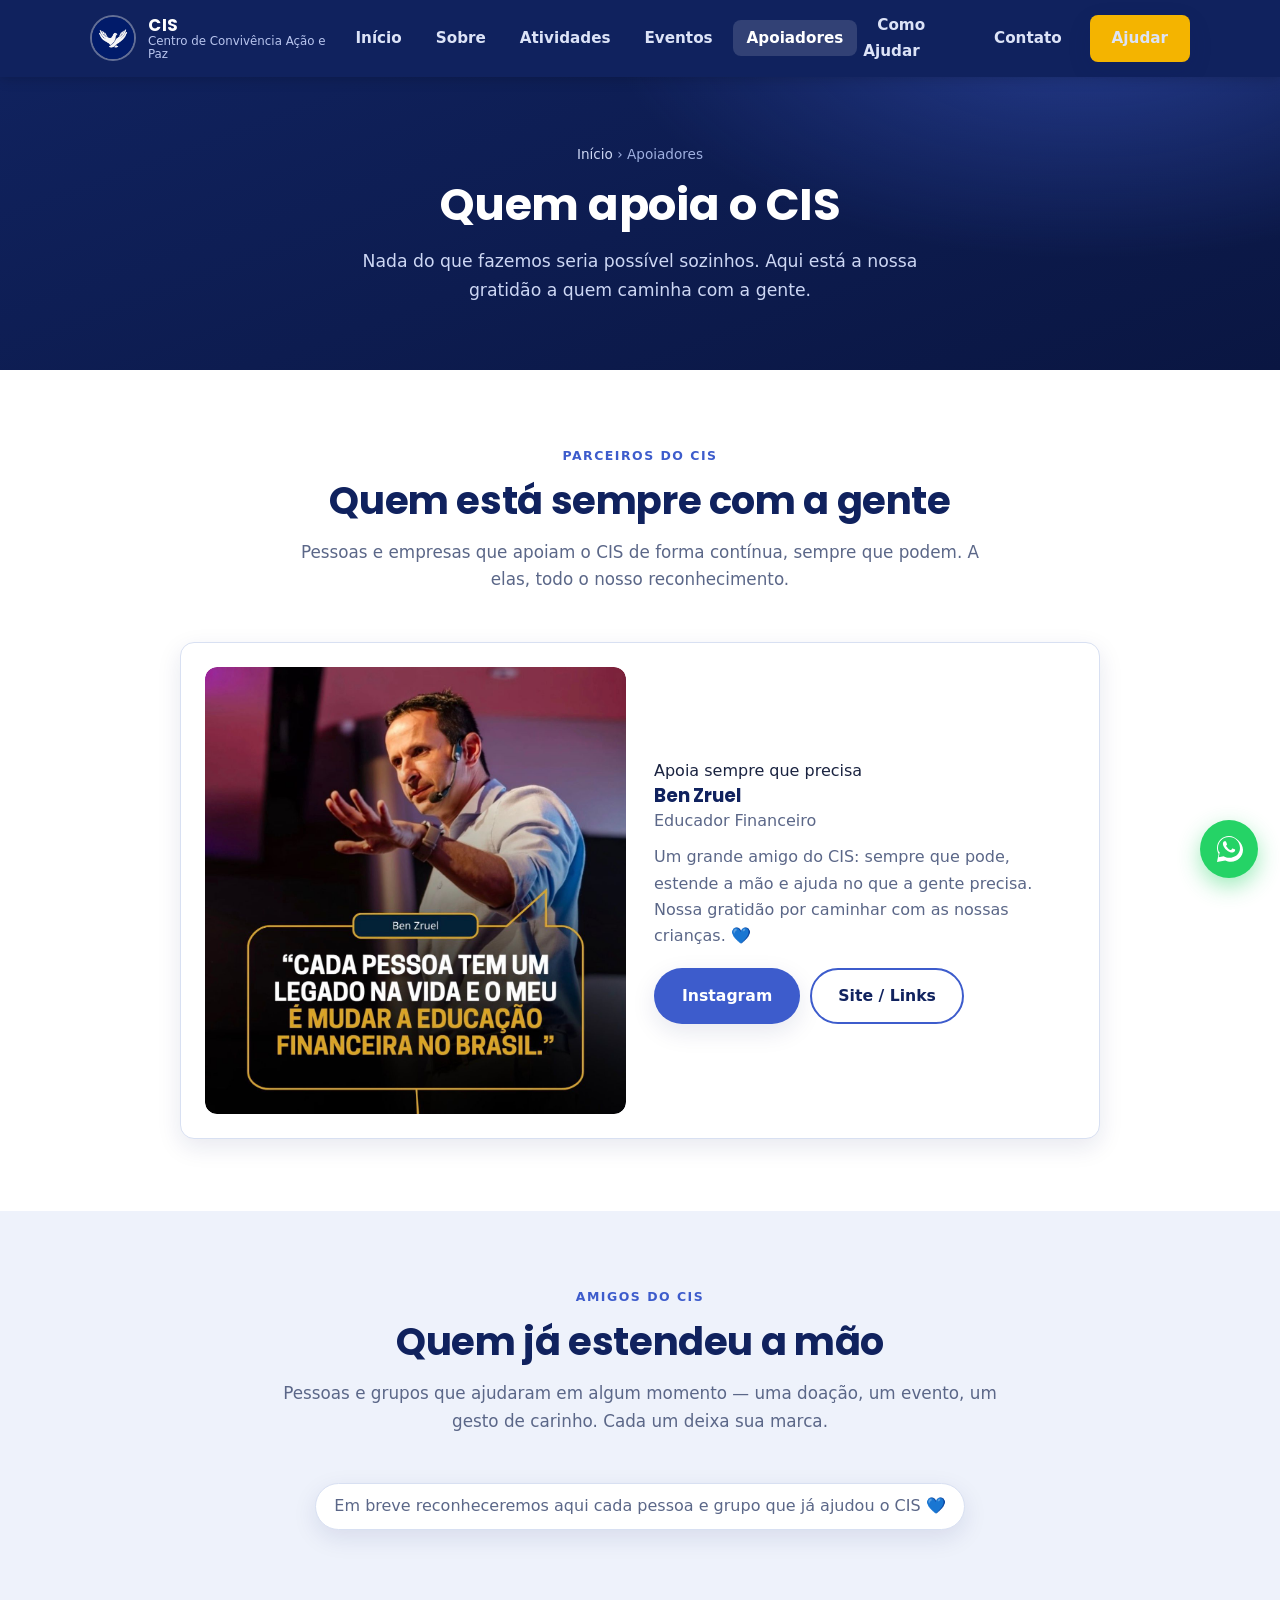
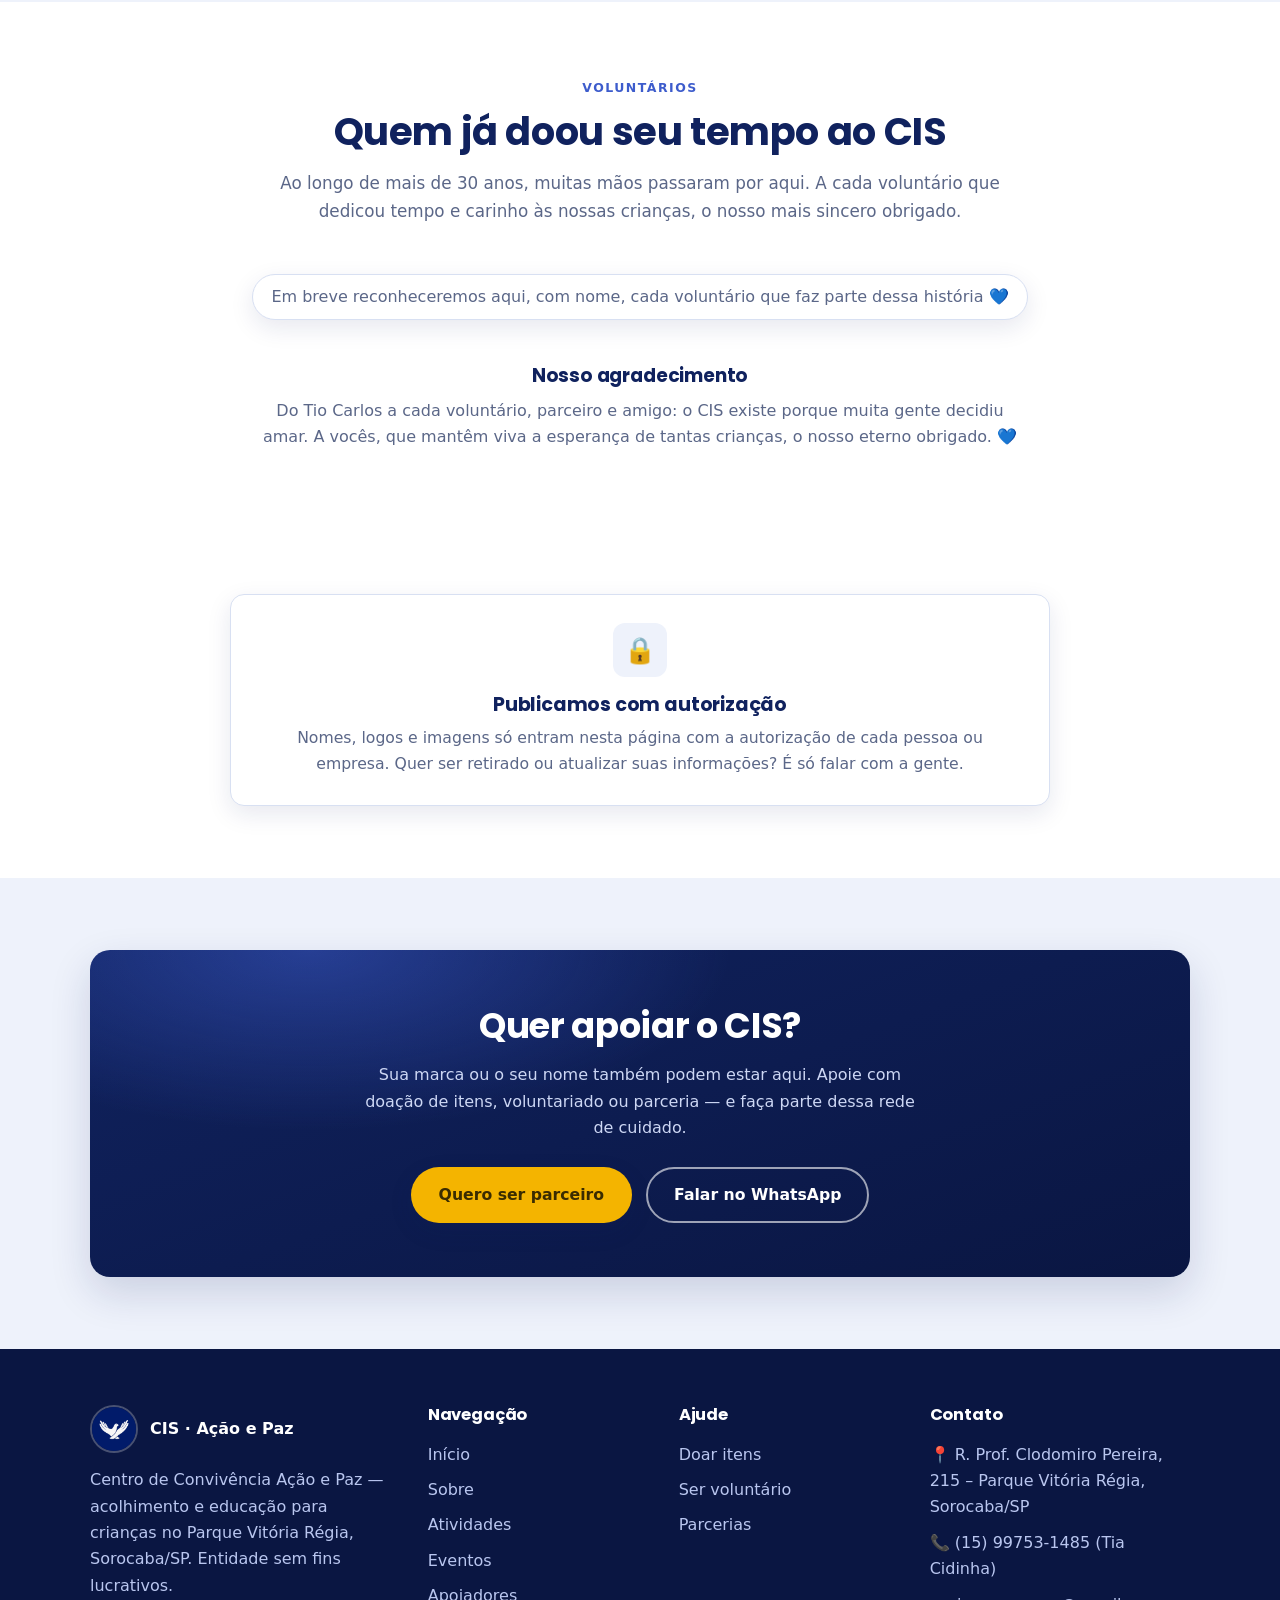
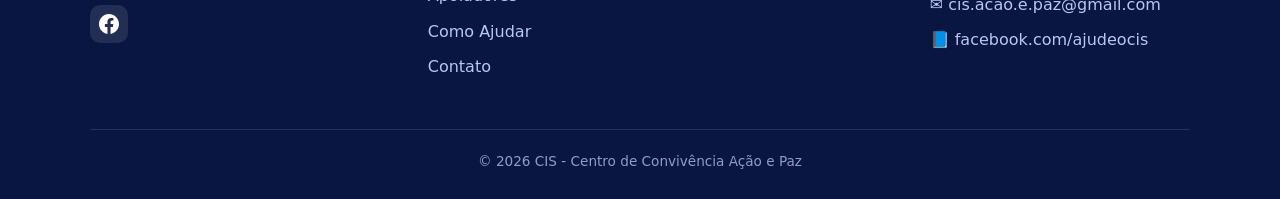
==== commit cf4b640e: "mudando o icone do facebook" ====
--- a/apoiadores.html
+++ b/apoiadores.html
@@ -4,7 +4,7 @@
   <meta charset="UTF-8" />
   <meta name="viewport" content="width=device-width, initial-scale=1.0" />
   <title>Apoiadores · CIS - Centro de Convivência Ação e Paz</title>
-  <meta name="description" content="Parceiros e amigos que ajudam o CIS. Conheça quem apoia o nosso trabalho com crianças. (Site fictício.)" />
+  <meta name="description" content="Parceiros e amigos que ajudam o CIS. Conheça quem apoia o nosso trabalho com crianças." />
   <link rel="icon" type="image/png" href="imagens/logo.png" />
   <meta property="og:type" content="website" />
   <meta property="og:locale" content="pt_BR" />
@@ -22,7 +22,6 @@
 </head>
 <body>
 
-  <div class="aviso-proto">⚠️ Protótipo de demonstração — conteúdo fictício, criado para apresentação à ONG.</div>
 
   <header class="site-header">
     <nav class="nav">
@@ -98,19 +97,10 @@
       <div class="section-head">
         <span class="eyebrow">Voluntários</span>
         <h2>Quem já doou seu tempo ao CIS</h2>
-        <p>Ao longo de mais de 30 anos, muitas mãos passaram por aqui. A cada voluntário que dedicou tempo e carinho às nossas crianças, o nosso mais sincero obrigado. <em>(Nomes de exemplo — troque pelos reais.)</em></p>
+        <p>Ao longo de mais de 30 anos, muitas mãos passaram por aqui. A cada voluntário que dedicou tempo e carinho às nossas crianças, o nosso mais sincero obrigado.</p>
       </div>
       <div class="friends">
-        <div class="friend-chip">Maria Silva</div>
-        <div class="friend-chip">João Pereira</div>
-        <div class="friend-chip">Ana Souza</div>
-        <div class="friend-chip">Carlos Mendes</div>
-        <div class="friend-chip">Fernanda Lima</div>
-        <div class="friend-chip">Roberto Alves</div>
-        <div class="friend-chip">Juliana Costa</div>
-        <div class="friend-chip">Pedro Santos</div>
-        <div class="friend-chip">Beatriz Rocha</div>
-        <div class="friend-chip">Marcos Oliveira</div>
+        <div class="friend-chip" style="font-weight:400;color:var(--muted);">Em breve reconheceremos aqui, com nome, cada voluntário que faz parte dessa história 💙</div>
       </div>
       <div style="max-width:760px;margin:44px auto 0;text-align:center;">
         <h3 style="margin-bottom:10px;">Nosso agradecimento</h3>
@@ -150,13 +140,13 @@
         <div>
           <div class="footer-brand"><img src="imagens/logo.png" alt="Logo CIS" /><strong>CIS · Ação e Paz</strong></div>
           <p>Centro de Convivência Ação e Paz — acolhimento e educação para crianças no Parque Vitória Régia, Sorocaba/SP. Entidade sem fins lucrativos.</p>
-          <div class="socials"><a href="https://www.facebook.com/ajudeocis/" target="_blank" rel="noopener" title="Facebook do CIS">FB</a></div>
+          <div class="socials"><a href="https://www.facebook.com/ajudeocis/" target="_blank" rel="noopener" title="Facebook do CIS" aria-label="Facebook do CIS"><svg viewBox="0 0 24 24" width="20" height="20" fill="currentColor" aria-hidden="true"><path d="M24 12.07C24 5.4 18.63 0 12 0S0 5.4 0 12.07C0 18.1 4.39 23.1 10.13 24v-8.44H7.08v-3.49h3.05V9.41c0-3.02 1.79-4.69 4.53-4.69 1.31 0 2.68.24 2.68.24v2.97h-1.51c-1.49 0-1.95.93-1.95 1.88v2.26h3.32l-.53 3.49h-2.79V24C19.61 23.1 24 18.1 24 12.07z"/></svg></a></div>
         </div>
         <div><h4>Navegação</h4><ul><li><a href="index.html">Início</a></li><li><a href="sobre.html">Sobre</a></li><li><a href="atividades.html">Atividades</a></li><li><a href="eventos.html">Eventos</a></li><li><a href="apoiadores.html">Apoiadores</a></li><li><a href="como-ajudar.html">Como Ajudar</a></li><li><a href="contato.html">Contato</a></li></ul></div>
         <div><h4>Ajude</h4><ul><li><a href="como-ajudar.html#itens">Doar itens</a></li><li><a href="como-ajudar.html#voluntariado">Ser voluntário</a></li><li><a href="como-ajudar.html#parcerias">Parcerias</a></li></ul></div>
-        <div><h4>Contato</h4><ul><li>📍 R. Prof. Clodomiro Pereira, 215 – Parque Vitória Régia, Sorocaba/SP</li><li>📞 <a href="https://wa.me/5515997531485" target="_blank" rel="noopener">(15) 99753-1485</a> (Tia Cidinha)</li><li>📘 <a href="https://www.facebook.com/ajudeocis/" target="_blank" rel="noopener">facebook.com/ajudeocis</a></li></ul></div>
+        <div><h4>Contato</h4><ul><li>📍 R. Prof. Clodomiro Pereira, 215 – Parque Vitória Régia, Sorocaba/SP</li><li>📞 <a href="https://wa.me/5515997531485" target="_blank" rel="noopener">(15) 99753-1485</a> (Tia Cidinha)</li><li>✉️ <a href="mailto:cis.acao.e.paz@gmail.com">cis.acao.e.paz@gmail.com</a></li><li>📘 <a href="https://www.facebook.com/ajudeocis/" target="_blank" rel="noopener">facebook.com/ajudeocis</a></li></ul></div>
       </div>
-      <div class="footer-bottom">© <span id="ano">2026</span> CIS - Centro de Convivência Ação e Paz · Site fictício de demonstração.</div>
+      <div class="footer-bottom">© <span id="ano">2026</span> CIS - Centro de Convivência Ação e Paz</div>
     </div>
   </footer>
 
--- a/css/estilo.css
+++ b/css/estilo.css
@@ -713,11 +713,17 @@
 }
 
 /* ---------- Animação de entrada (fade-in ao rolar) ---------- */
-.reveal { opacity: 0; transform: translateY(18px); transition: opacity .6s ease, transform .6s ease; }
+.reveal { opacity: 0; transform: translateY(18px); transition: opacity .55s ease, transform .55s ease, box-shadow .3s ease; }
 .reveal.is-visible { opacity: 1; transform: none; }
 @media (prefers-reduced-motion: reduce) {
   .reveal { opacity: 1; transform: none; transition: none; }
 }
+
+/* ---------- Efeito "vem pra frente" ao passar o mouse ---------- */
+.split .media, .img-lift { transition: transform .3s ease, box-shadow .3s ease; }
+.split .media:hover, .img-lift:hover { transform: translateY(-6px); box-shadow: var(--shadow-lg); }
+.legado-panel:hover,
+.quote:hover { transform: translateY(-6px); box-shadow: var(--shadow-lg); }
 
 /* ---------- Lightbox (ampliar fotos) ---------- */
 .lb-clickable { cursor: zoom-in; }
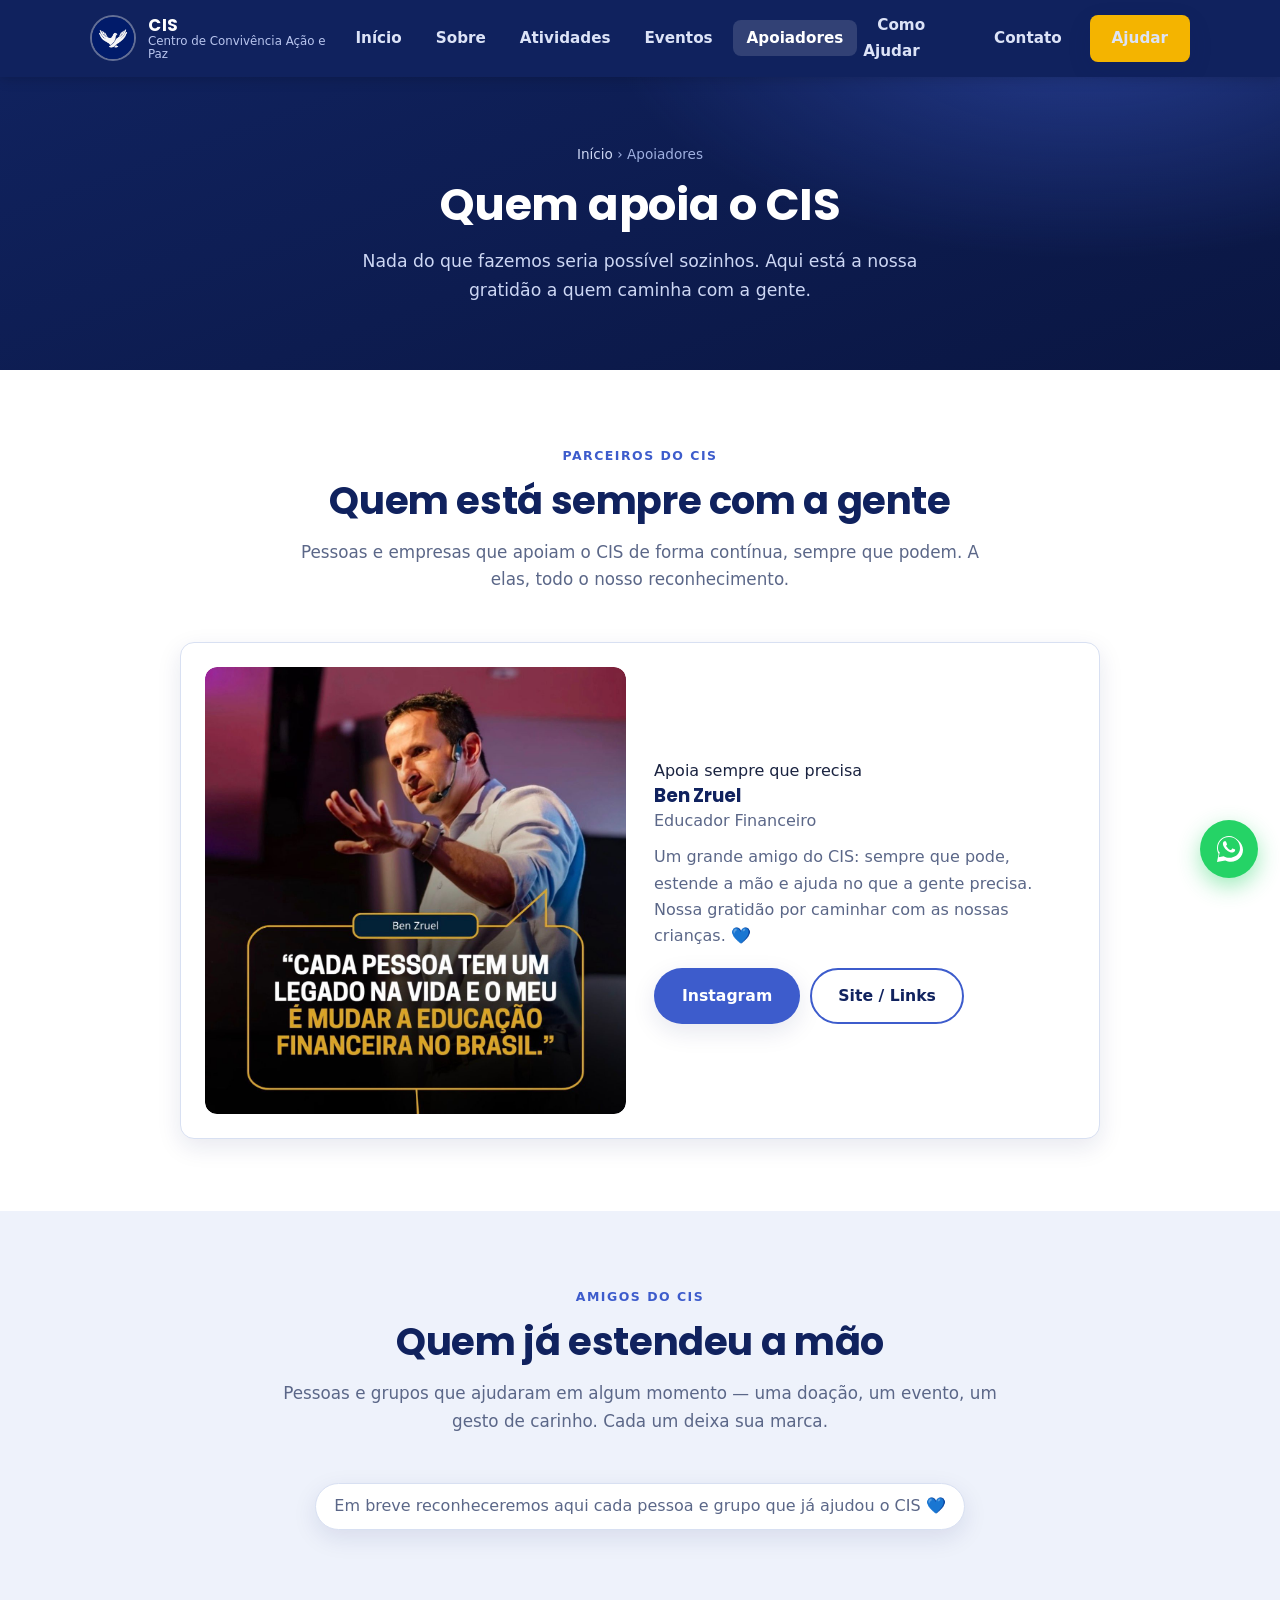
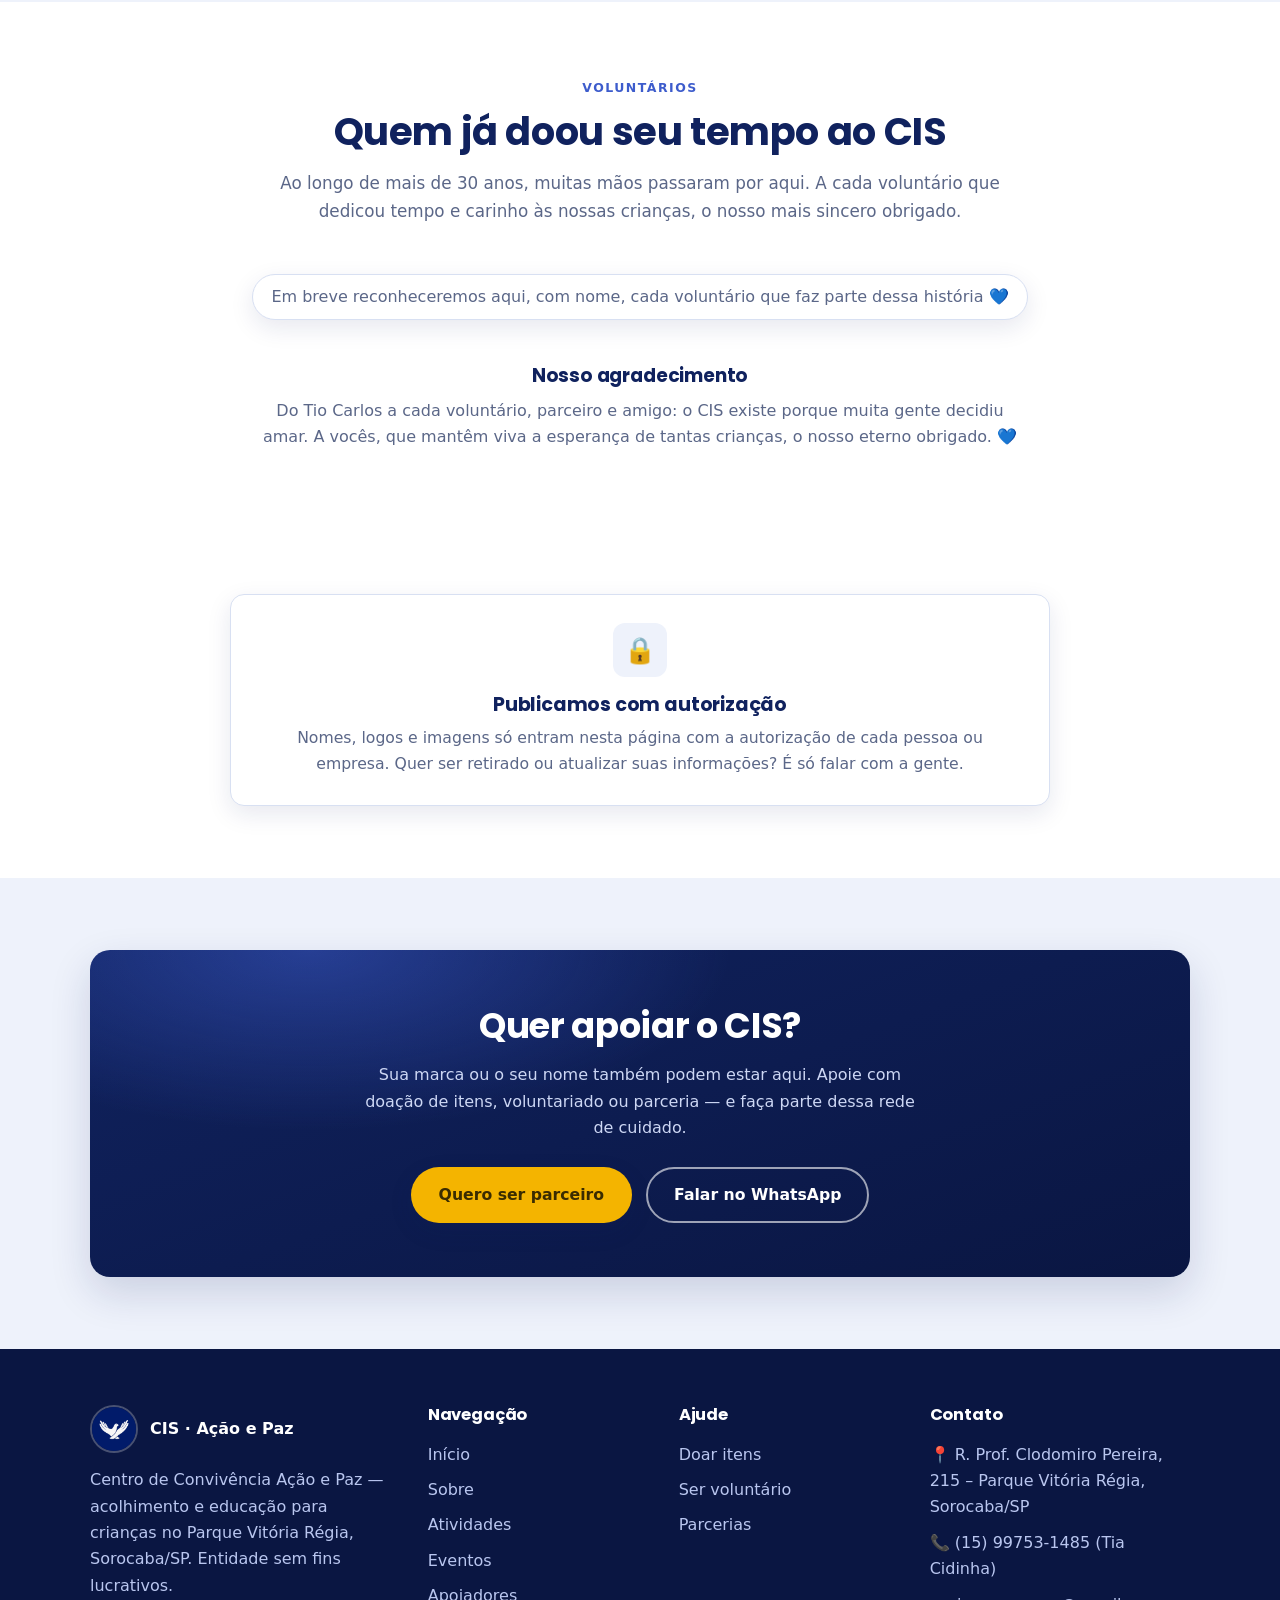
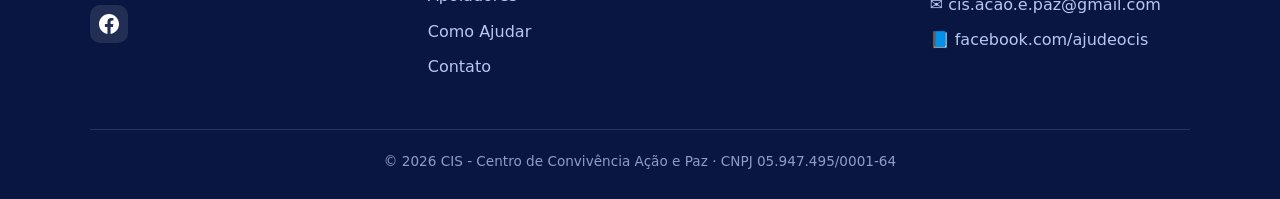
==== commit 32e51f80: "adicionando cnpj  da ong" ====
--- a/apoiadores.html
+++ b/apoiadores.html
@@ -146,7 +146,7 @@
         <div><h4>Ajude</h4><ul><li><a href="como-ajudar.html#itens">Doar itens</a></li><li><a href="como-ajudar.html#voluntariado">Ser voluntário</a></li><li><a href="como-ajudar.html#parcerias">Parcerias</a></li></ul></div>
         <div><h4>Contato</h4><ul><li>📍 R. Prof. Clodomiro Pereira, 215 – Parque Vitória Régia, Sorocaba/SP</li><li>📞 <a href="https://wa.me/5515997531485" target="_blank" rel="noopener">(15) 99753-1485</a> (Tia Cidinha)</li><li>✉️ <a href="mailto:cis.acao.e.paz@gmail.com">cis.acao.e.paz@gmail.com</a></li><li>📘 <a href="https://www.facebook.com/ajudeocis/" target="_blank" rel="noopener">facebook.com/ajudeocis</a></li></ul></div>
       </div>
-      <div class="footer-bottom">© <span id="ano">2026</span> CIS - Centro de Convivência Ação e Paz</div>
+      <div class="footer-bottom">© <span id="ano">2026</span> CIS - Centro de Convivência Ação e Paz · CNPJ 05.947.495/0001-64</div>
     </div>
   </footer>
 
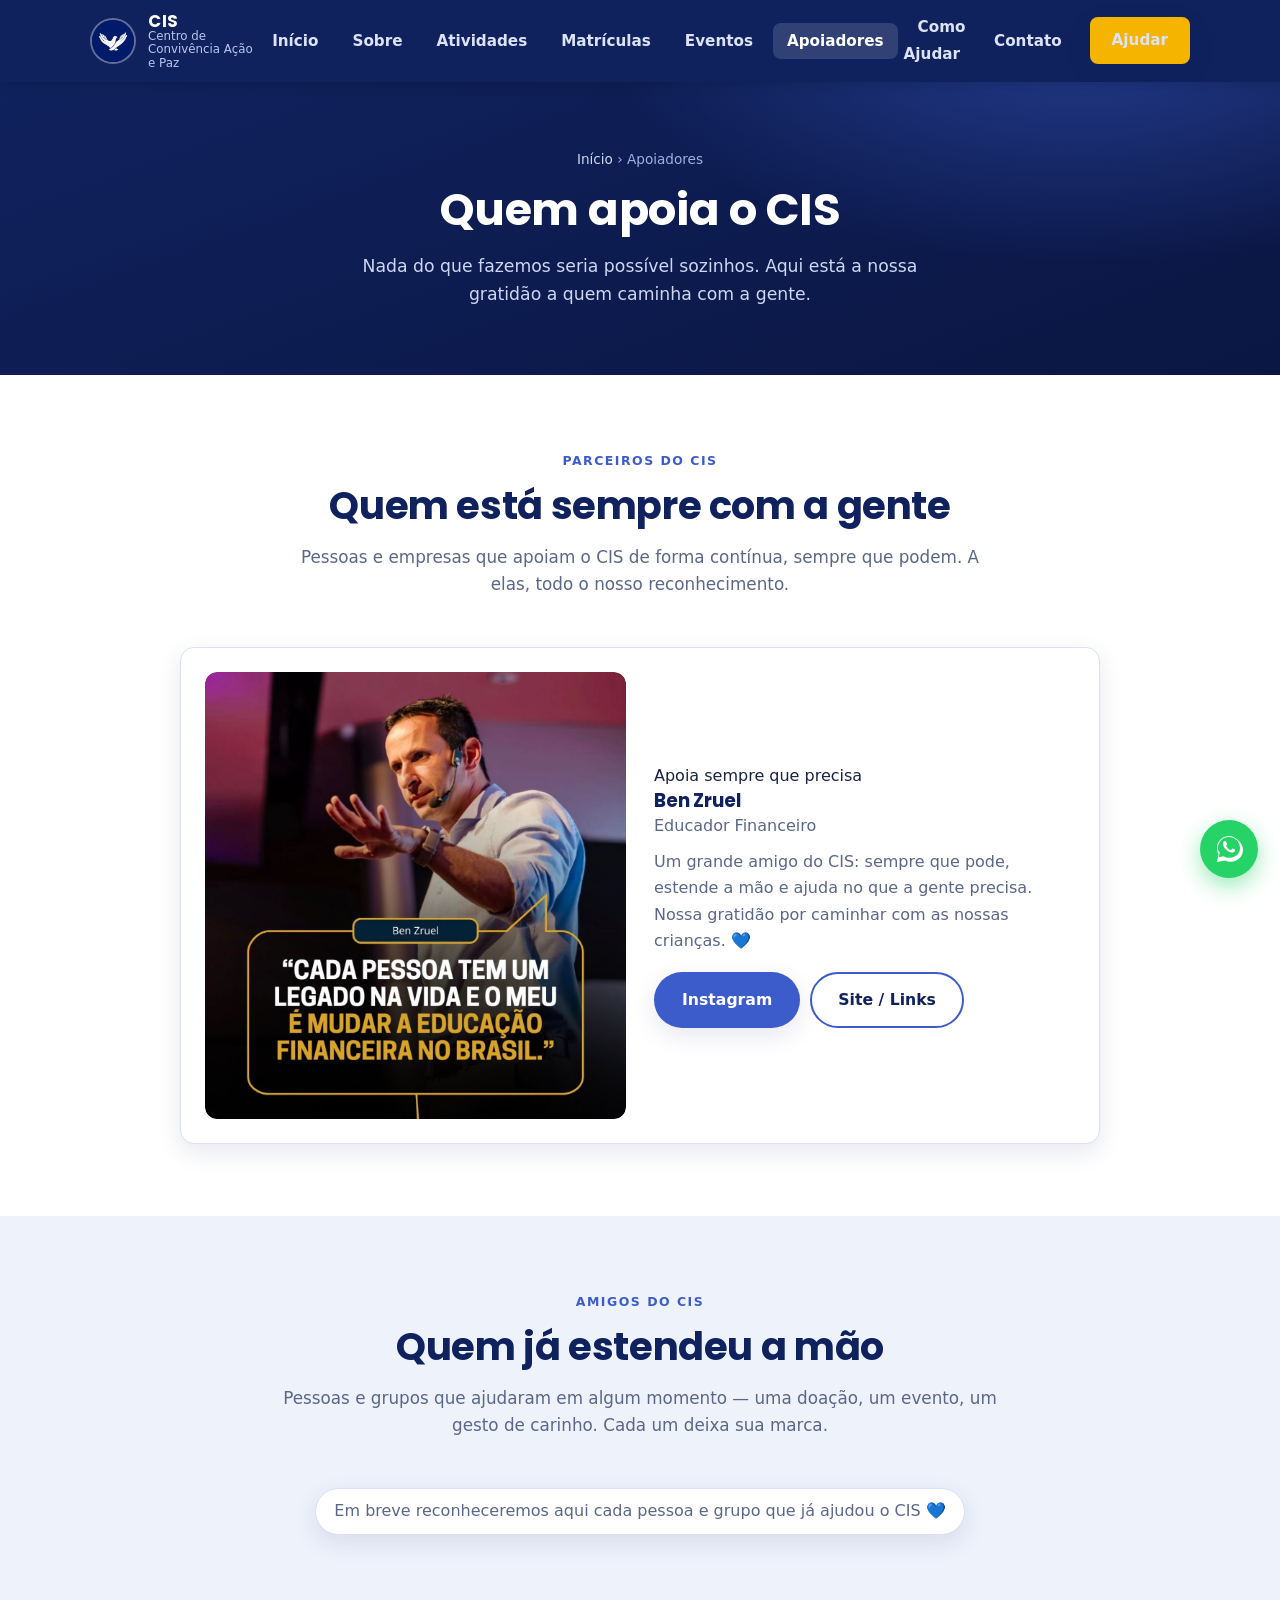
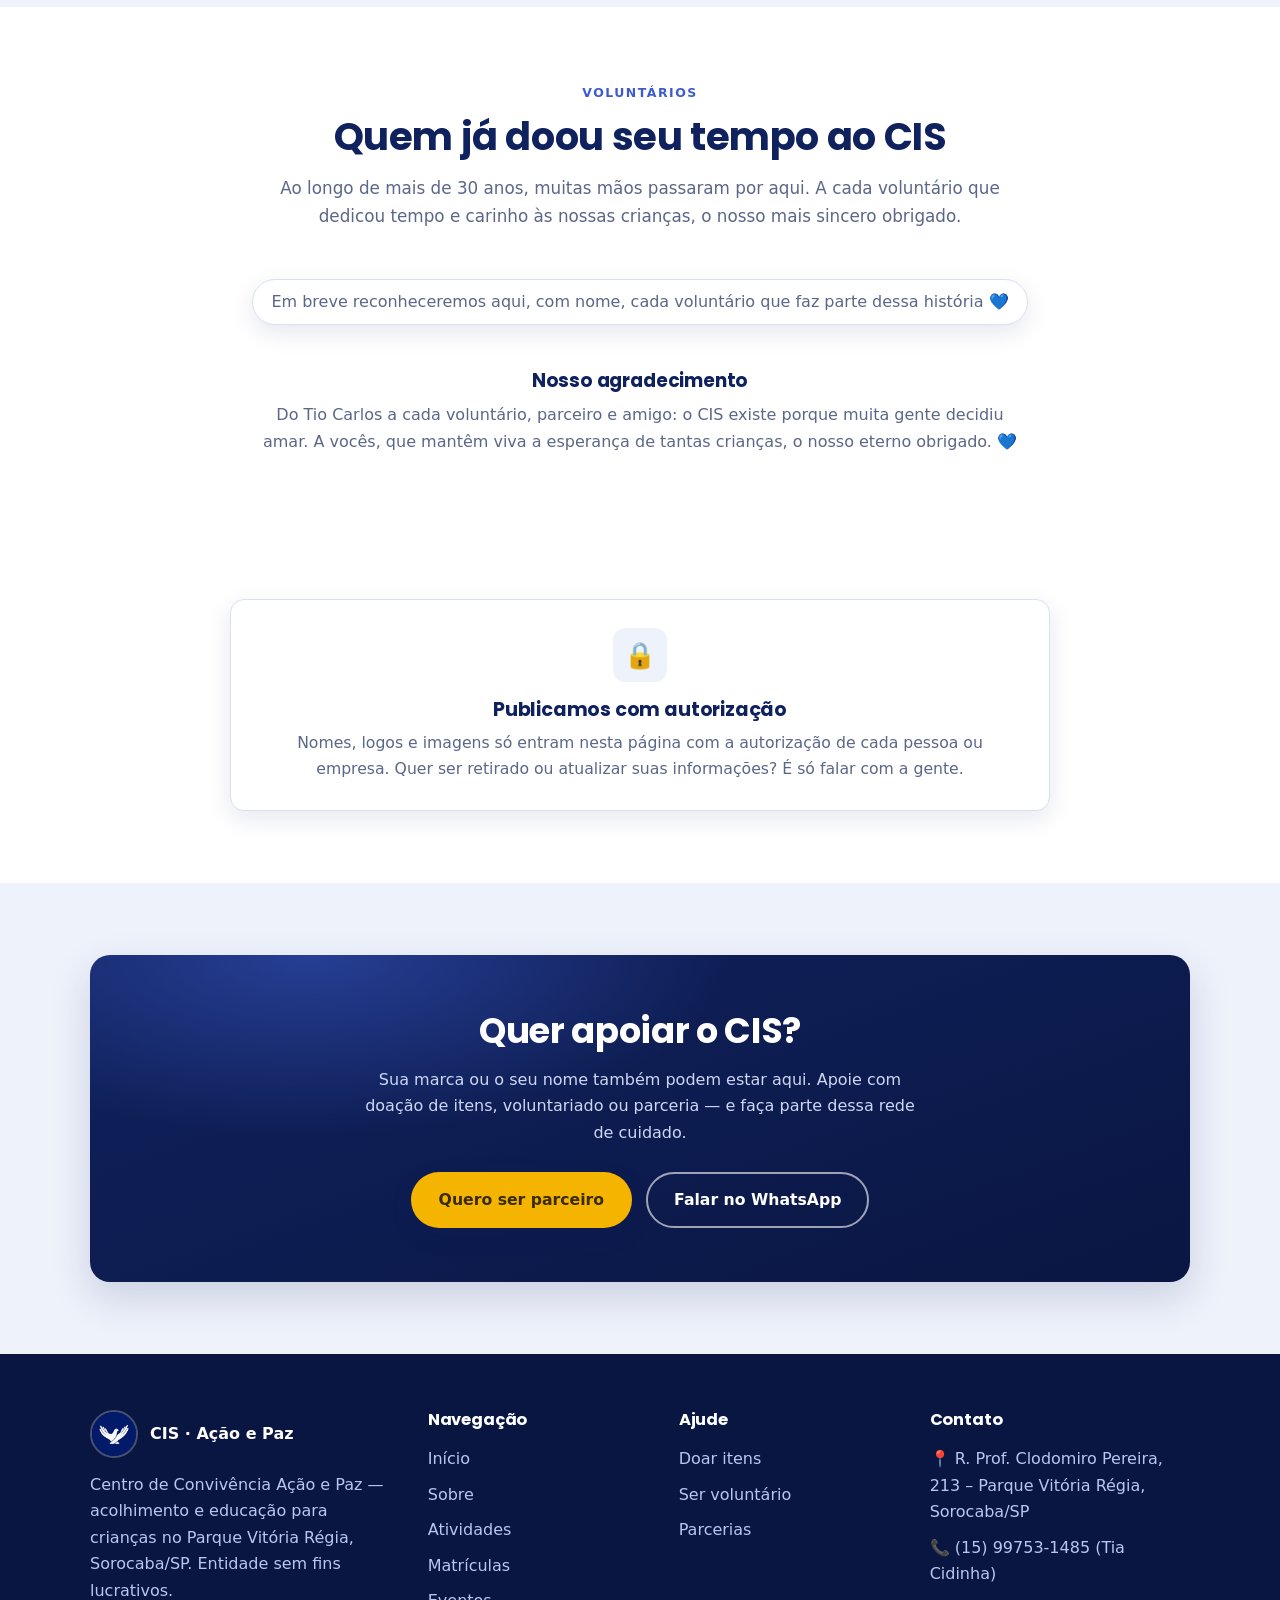
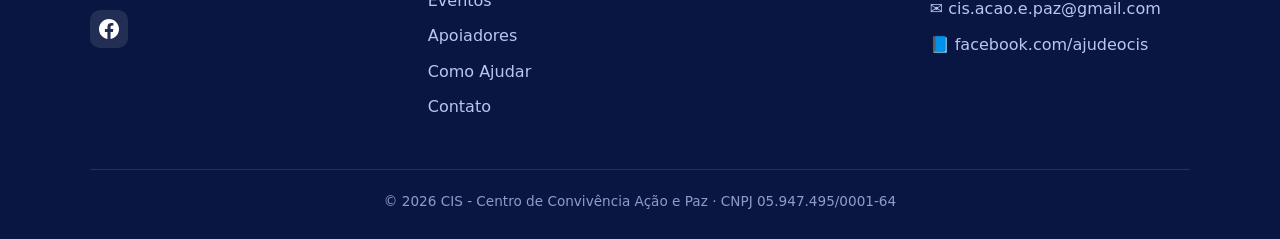
==== commit cc67cbb1: "adicionando matricula de crianças e seus requisitos iniciais" ====
--- a/apoiadores.html
+++ b/apoiadores.html
@@ -33,7 +33,7 @@
       <ul class="nav-links">
         <li><a href="index.html">Início</a></li>
         <li><a href="sobre.html">Sobre</a></li>
-        <li><a href="atividades.html">Atividades</a></li>
+        <li><a href="atividades.html">Atividades</a></li><li><a href="matriculas.html">Matrículas</a></li>
         <li><a href="eventos.html">Eventos</a></li>
         <li><a href="apoiadores.html" class="active">Apoiadores</a></li>
         <li><a href="como-ajudar.html">Como Ajudar</a></li>
@@ -142,9 +142,9 @@
           <p>Centro de Convivência Ação e Paz — acolhimento e educação para crianças no Parque Vitória Régia, Sorocaba/SP. Entidade sem fins lucrativos.</p>
           <div class="socials"><a href="https://www.facebook.com/ajudeocis/" target="_blank" rel="noopener" title="Facebook do CIS" aria-label="Facebook do CIS"><svg viewBox="0 0 24 24" width="20" height="20" fill="currentColor" aria-hidden="true"><path d="M24 12.07C24 5.4 18.63 0 12 0S0 5.4 0 12.07C0 18.1 4.39 23.1 10.13 24v-8.44H7.08v-3.49h3.05V9.41c0-3.02 1.79-4.69 4.53-4.69 1.31 0 2.68.24 2.68.24v2.97h-1.51c-1.49 0-1.95.93-1.95 1.88v2.26h3.32l-.53 3.49h-2.79V24C19.61 23.1 24 18.1 24 12.07z"/></svg></a></div>
         </div>
-        <div><h4>Navegação</h4><ul><li><a href="index.html">Início</a></li><li><a href="sobre.html">Sobre</a></li><li><a href="atividades.html">Atividades</a></li><li><a href="eventos.html">Eventos</a></li><li><a href="apoiadores.html">Apoiadores</a></li><li><a href="como-ajudar.html">Como Ajudar</a></li><li><a href="contato.html">Contato</a></li></ul></div>
+        <div><h4>Navegação</h4><ul><li><a href="index.html">Início</a></li><li><a href="sobre.html">Sobre</a></li><li><a href="atividades.html">Atividades</a></li><li><a href="matriculas.html">Matrículas</a></li><li><a href="eventos.html">Eventos</a></li><li><a href="apoiadores.html">Apoiadores</a></li><li><a href="como-ajudar.html">Como Ajudar</a></li><li><a href="contato.html">Contato</a></li></ul></div>
         <div><h4>Ajude</h4><ul><li><a href="como-ajudar.html#itens">Doar itens</a></li><li><a href="como-ajudar.html#voluntariado">Ser voluntário</a></li><li><a href="como-ajudar.html#parcerias">Parcerias</a></li></ul></div>
-        <div><h4>Contato</h4><ul><li>📍 R. Prof. Clodomiro Pereira, 215 – Parque Vitória Régia, Sorocaba/SP</li><li>📞 <a href="https://wa.me/5515997531485" target="_blank" rel="noopener">(15) 99753-1485</a> (Tia Cidinha)</li><li>✉️ <a href="mailto:cis.acao.e.paz@gmail.com">cis.acao.e.paz@gmail.com</a></li><li>📘 <a href="https://www.facebook.com/ajudeocis/" target="_blank" rel="noopener">facebook.com/ajudeocis</a></li></ul></div>
+        <div><h4>Contato</h4><ul><li>📍 R. Prof. Clodomiro Pereira, 213 – Parque Vitória Régia, Sorocaba/SP</li><li>📞 <a href="https://wa.me/5515997531485" target="_blank" rel="noopener">(15) 99753-1485</a> (Tia Cidinha)</li><li>✉️ <a href="mailto:cis.acao.e.paz@gmail.com">cis.acao.e.paz@gmail.com</a></li><li>📘 <a href="https://www.facebook.com/ajudeocis/" target="_blank" rel="noopener">facebook.com/ajudeocis</a></li></ul></div>
       </div>
       <div class="footer-bottom">© <span id="ano">2026</span> CIS - Centro de Convivência Ação e Paz · CNPJ 05.947.495/0001-64</div>
     </div>
--- a/css/estilo.css
+++ b/css/estilo.css
@@ -824,9 +824,9 @@
 }
 
 /* ---- MENU MOBILE (celular + tablet) ----
-   Até 1024px o menu horizontal não cabe (são vários itens), então ele
+   Até 1100px o menu horizontal não cabe (são vários itens), então ele
    vira um painel que abre pelo botão hambúrguer e ocupa a largura toda. */
-@media (max-width: 1024px) {
+@media (max-width: 1100px) {
   .nav-toggle { display: flex; }
   .nav-links {
     position: absolute;
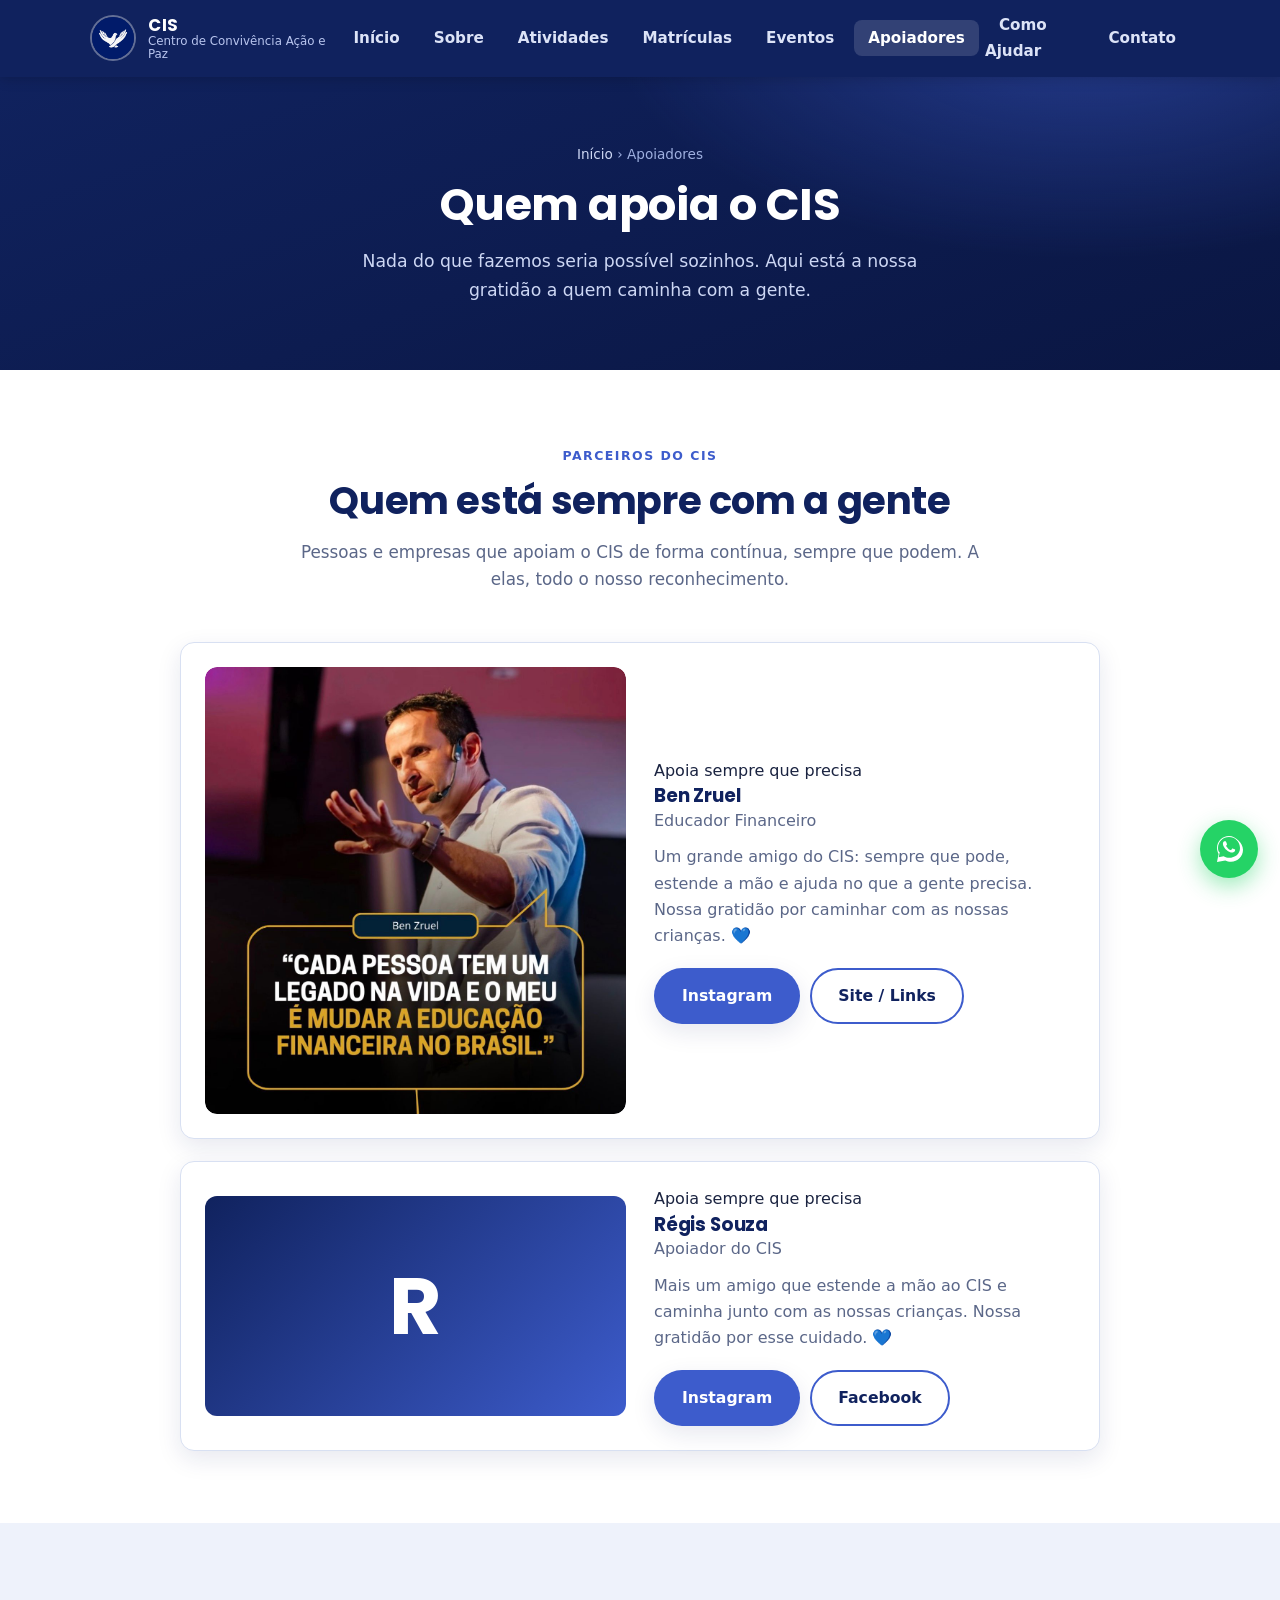
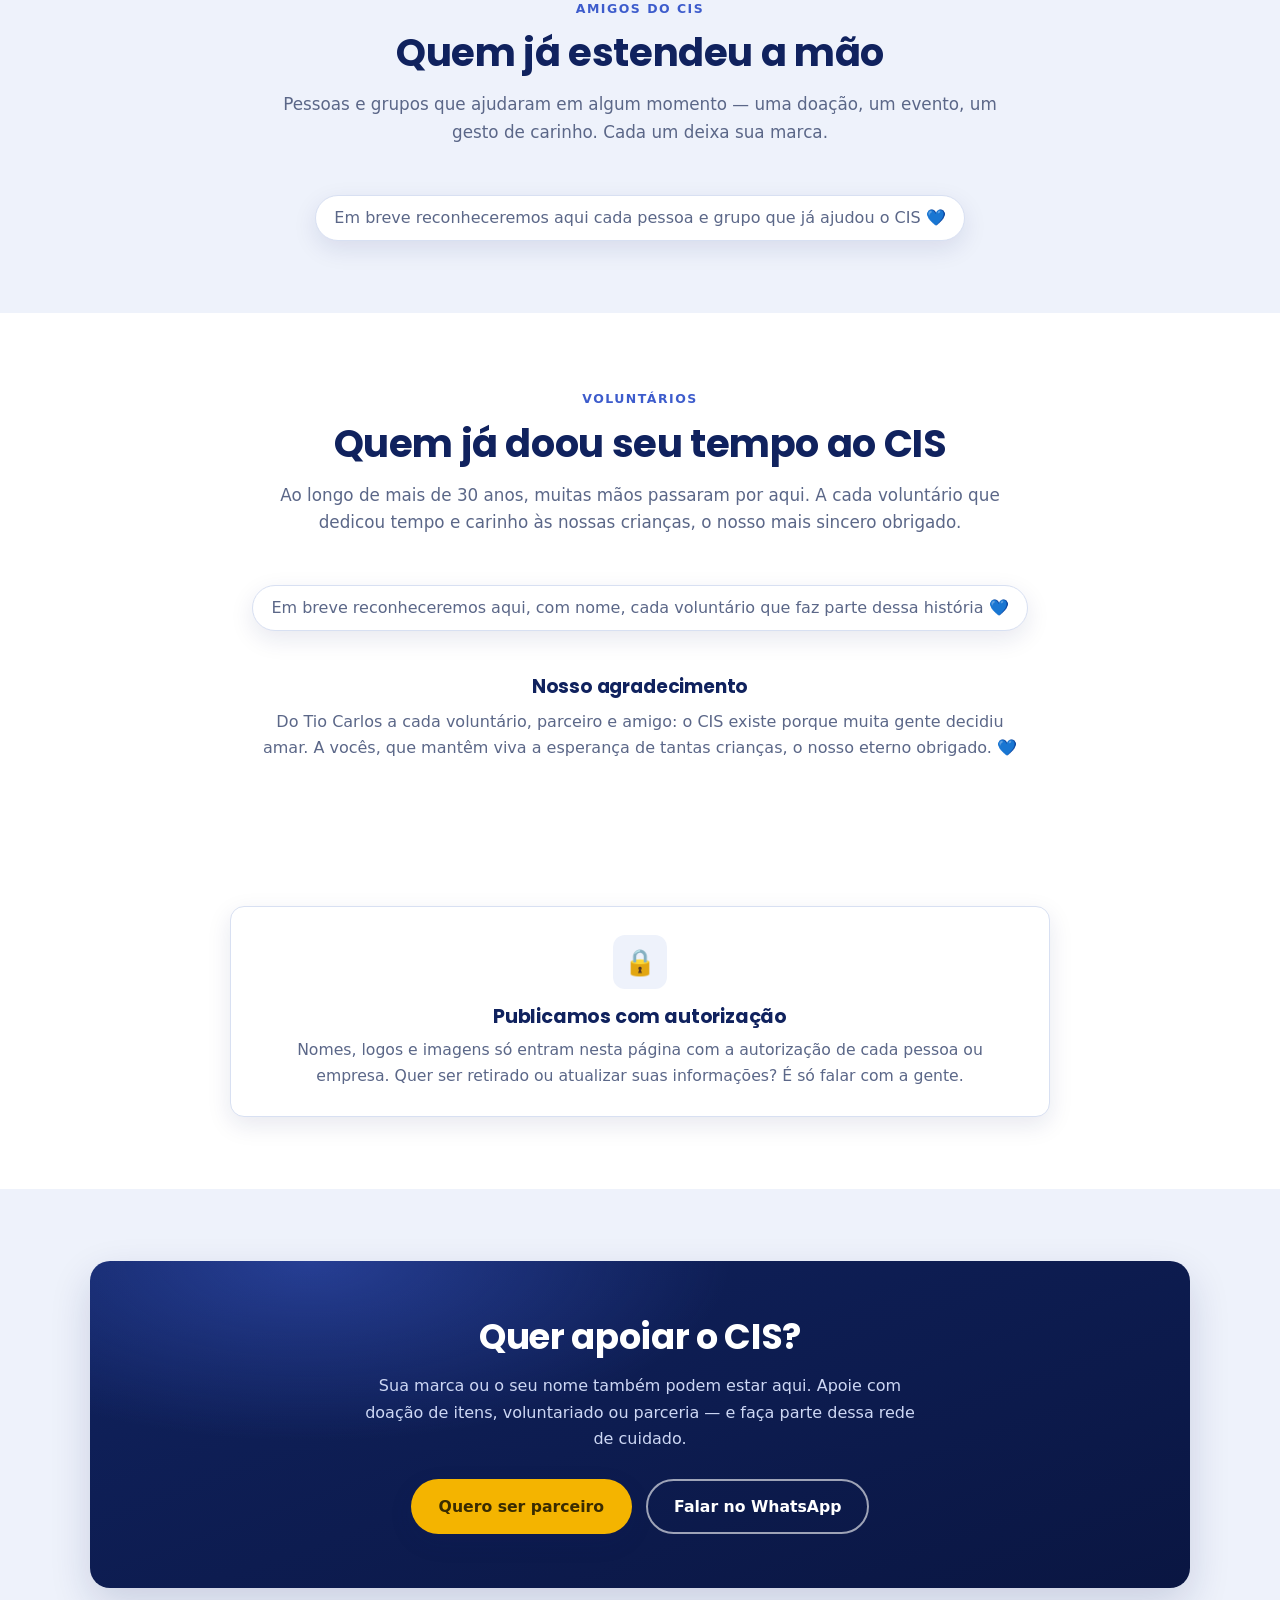
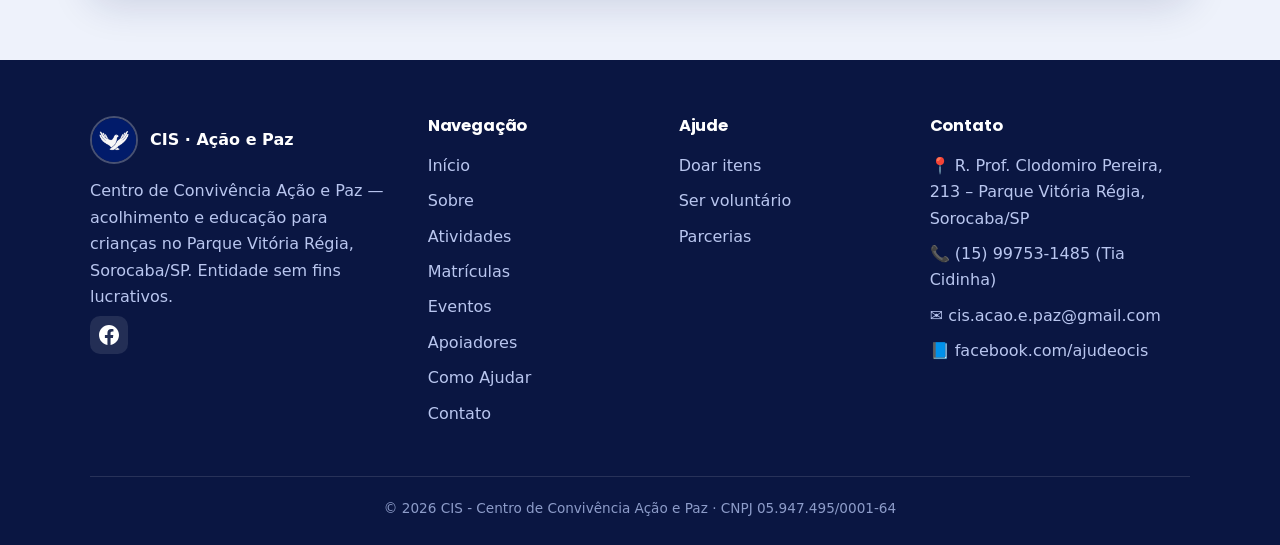
==== commit 18aec506: "adicionando mais um patrocinador" ====
--- a/apoiadores.html
+++ b/apoiadores.html
@@ -38,8 +38,7 @@
         <li><a href="apoiadores.html" class="active">Apoiadores</a></li>
         <li><a href="como-ajudar.html">Como Ajudar</a></li>
         <li><a href="contato.html">Contato</a></li>
-        <li><a href="como-ajudar.html" class="btn btn-gold">Ajudar</a></li>
-      </ul>
+              </ul>
     </nav>
   </header>
 
@@ -71,6 +70,22 @@
           <div style="display:flex;gap:10px;flex-wrap:wrap;margin-top:18px;">
             <a href="https://www.instagram.com/benzruel" target="_blank" rel="noopener" class="btn btn-primary">Instagram</a>
             <a href="https://linktr.ee/benzruelbio" target="_blank" rel="noopener" class="btn btn-outline-navy">Site / Links</a>
+          </div>
+        </div>
+      </div>
+
+      <div class="split" style="background:#fff;border:1px solid var(--border);border-radius:var(--radius);box-shadow:var(--shadow);padding:24px;gap:28px;align-items:center;max-width:920px;margin:22px auto 0;">
+        <div style="border-radius:12px;overflow:hidden;background:linear-gradient(135deg,var(--navy),var(--accent));display:flex;align-items:center;justify-content:center;min-height:220px;">
+          <span style="font-family:'Poppins',sans-serif;font-size:5rem;font-weight:700;color:#fff;line-height:1;">R</span>
+        </div>
+        <div>
+          <span class="since">Apoia sempre que precisa</span>
+          <h3>Régis Souza</h3>
+          <p style="color:var(--muted);margin-bottom:10px;">Apoiador do CIS</p>
+          <p>Mais um amigo que estende a mão ao CIS e caminha junto com as nossas crianças. Nossa gratidão por esse cuidado. 💙</p>
+          <div style="display:flex;gap:10px;flex-wrap:wrap;margin-top:18px;">
+            <a href="https://www.instagram.com/regissouza12/" target="_blank" rel="noopener" class="btn btn-primary">Instagram</a>
+            <a href="https://www.facebook.com/regis.souza.79?locale=pt_BR" target="_blank" rel="noopener" class="btn btn-outline-navy">Facebook</a>
           </div>
         </div>
       </div>
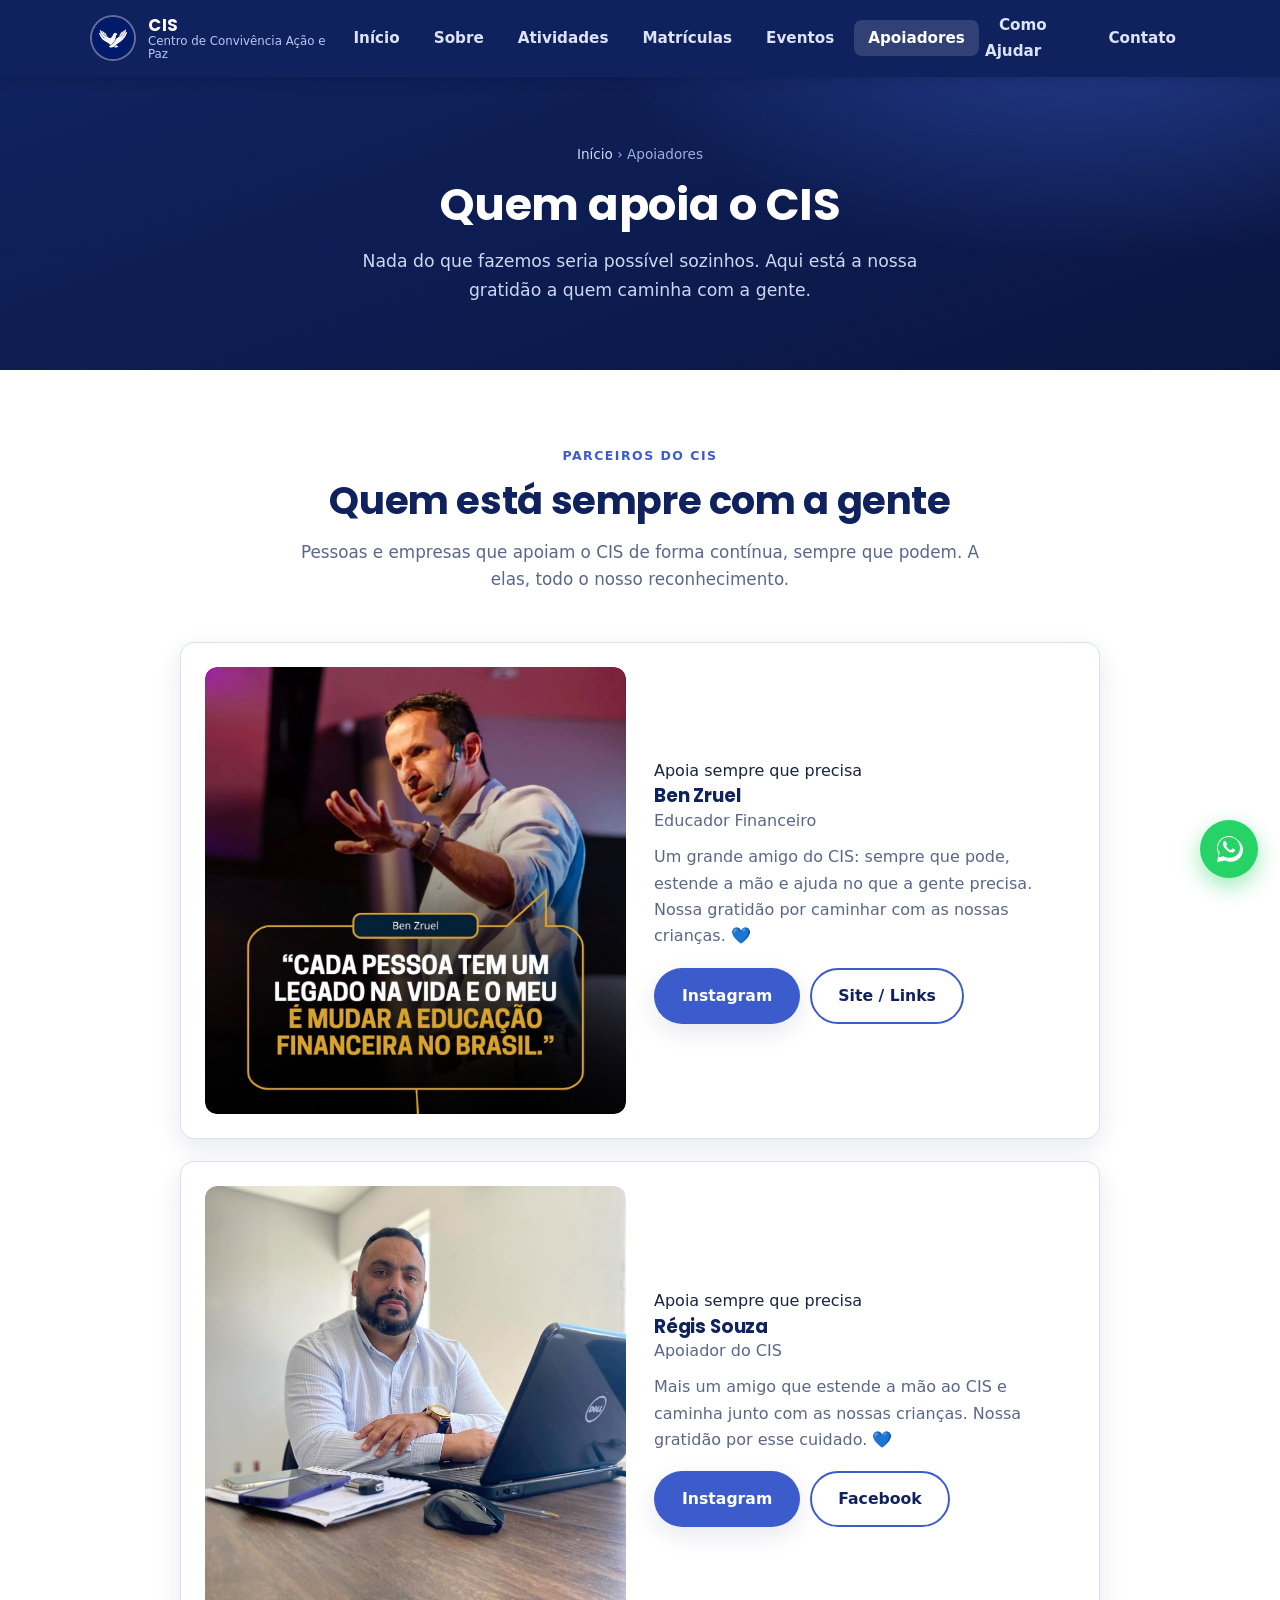
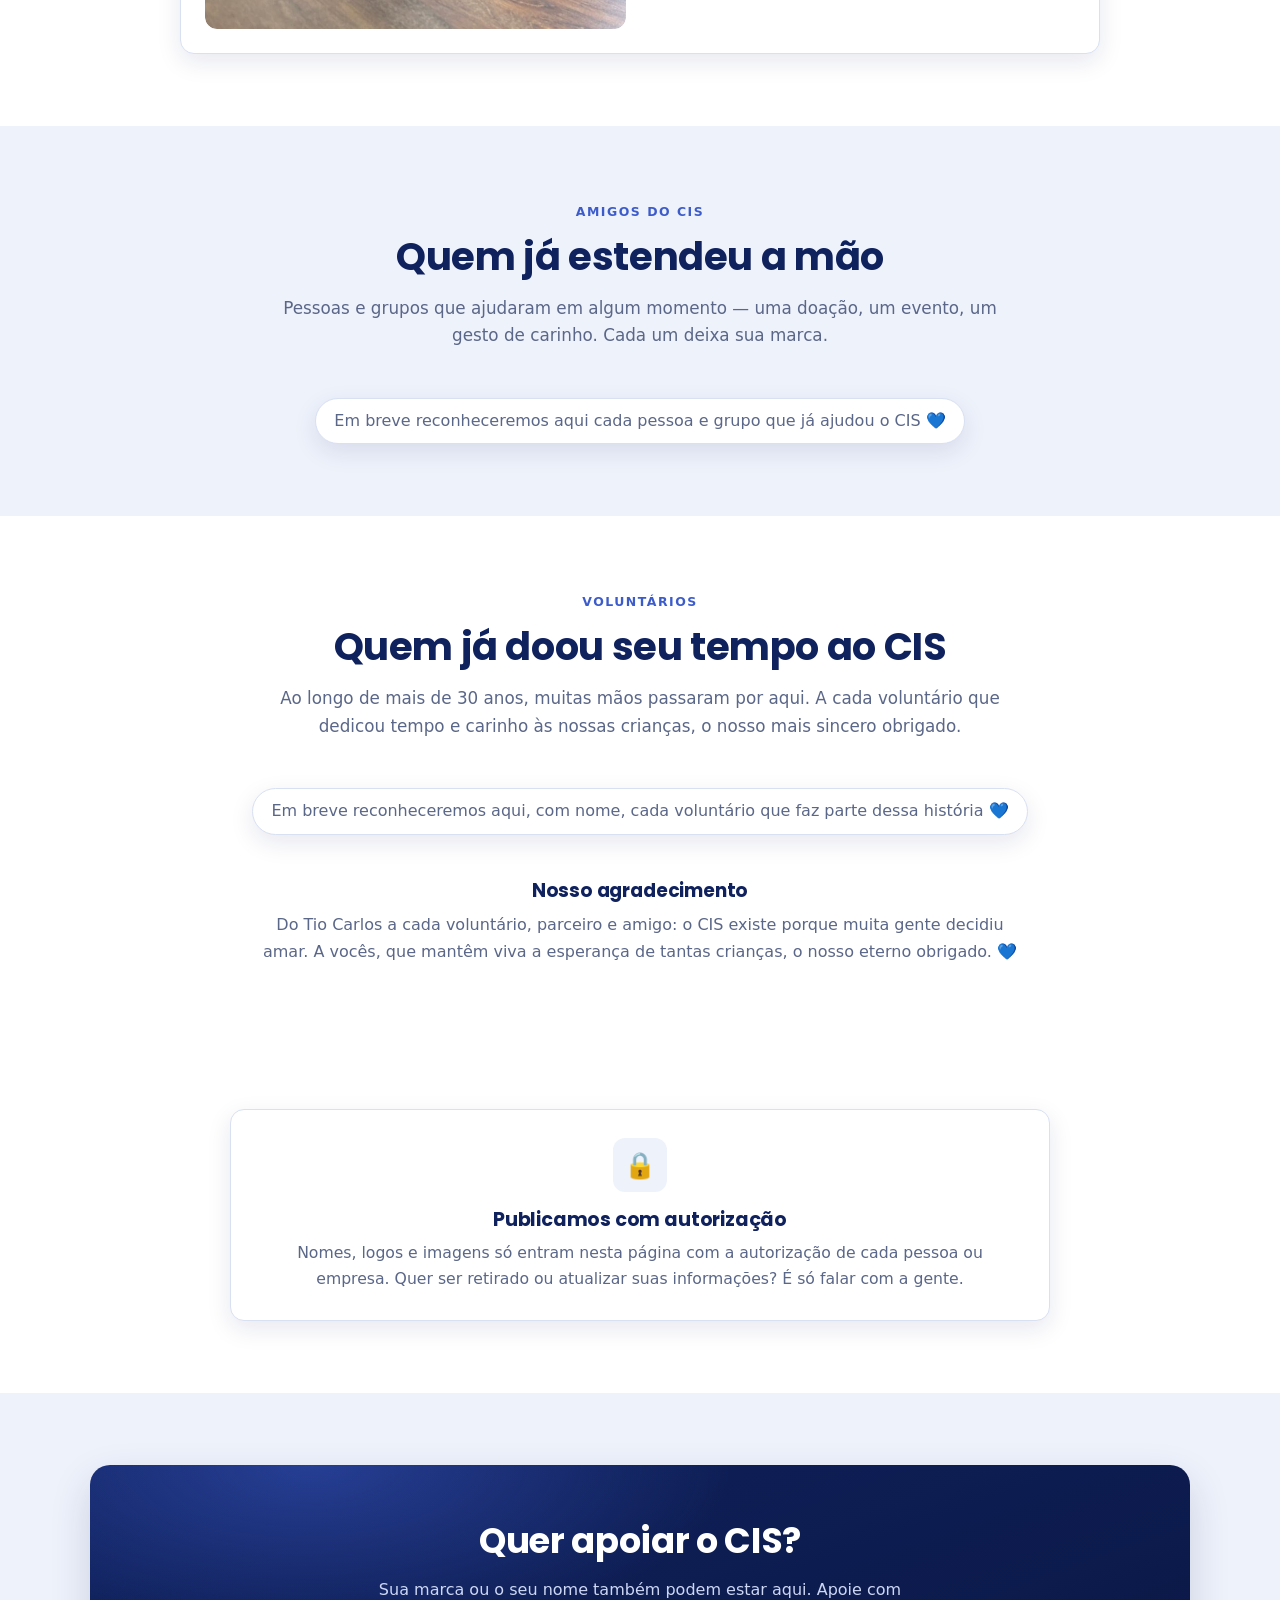
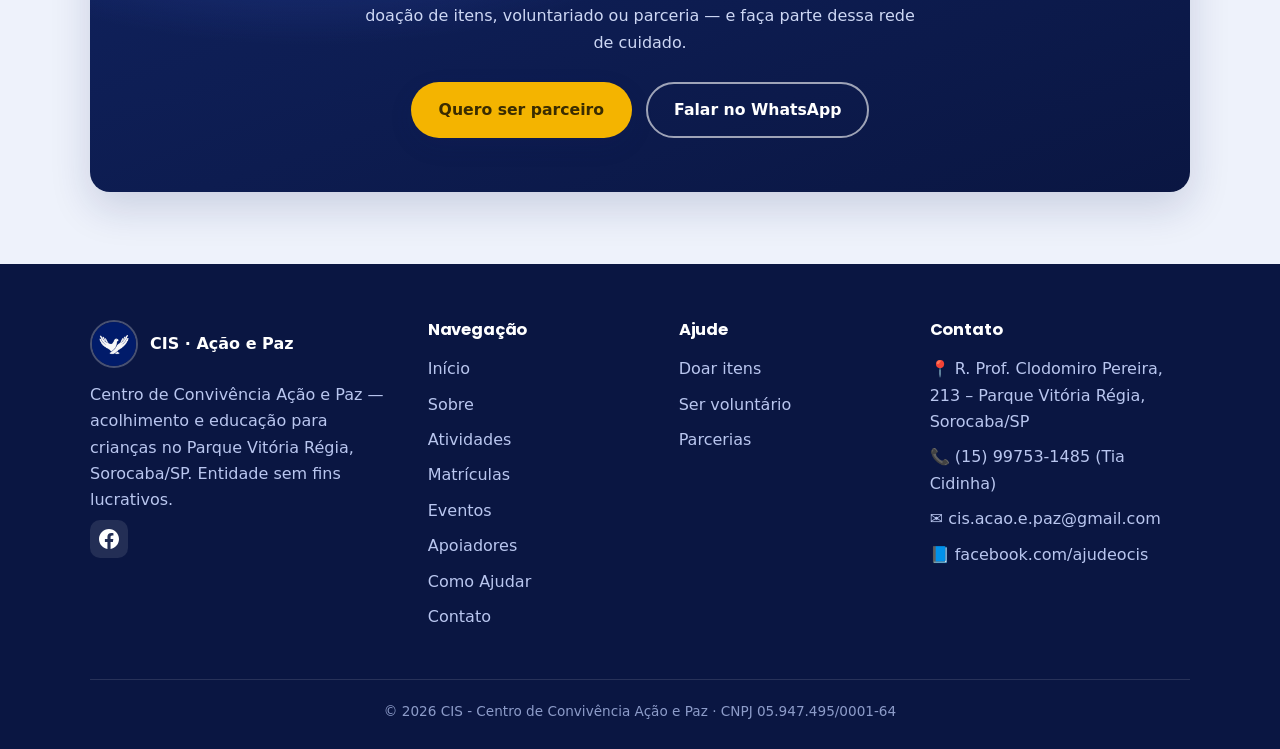
==== commit 03fac33b: "Merge pull request #38 from luanrennanb15/Luan-testes adicionando foto neutra do regis" ====
--- a/apoiadores.html
+++ b/apoiadores.html
@@ -75,8 +75,8 @@
       </div>
 
       <div class="split" style="background:#fff;border:1px solid var(--border);border-radius:var(--radius);box-shadow:var(--shadow);padding:24px;gap:28px;align-items:center;max-width:920px;margin:22px auto 0;">
-        <div style="border-radius:12px;overflow:hidden;background:linear-gradient(135deg,var(--navy),var(--accent));display:flex;align-items:center;justify-content:center;min-height:220px;">
-          <span style="font-family:'Poppins',sans-serif;font-size:5rem;font-weight:700;color:#fff;line-height:1;">R</span>
+        <div style="border-radius:12px;overflow:hidden;">
+          <img src="imagens/regissouza.jpg" alt="Régis Souza - apoiador do CIS" style="width:100%;display:block;border-radius:12px;" />
         </div>
         <div>
           <span class="since">Apoia sempre que precisa</span>
